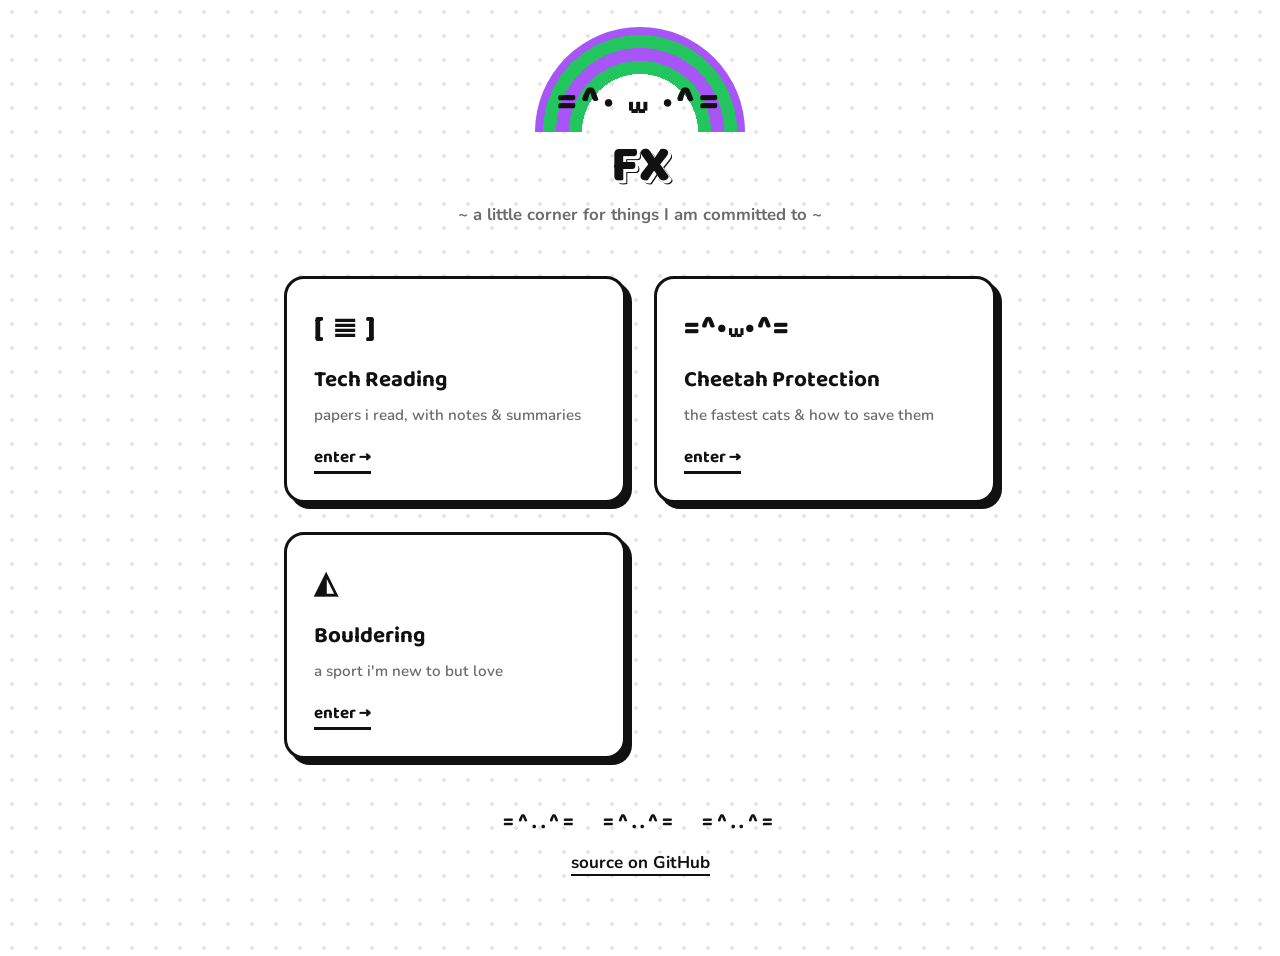
==== index.html @ c368bad2 "add chinese tl;dr; add v2 bouldering techniques closing june" ====
<!DOCTYPE html>
<html lang="en">
<head>
  <meta charset="UTF-8" />
  <meta name="viewport" content="width=device-width, initial-scale=1.0" />
  <title>FeiyangXie</title>
  <link rel="preconnect" href="https://fonts.googleapis.com" />
  <link rel="preconnect" href="https://fonts.gstatic.com" crossorigin />
  <link href="https://fonts.googleapis.com/css2?family=Baloo+2:wght@600;700;800&family=Nunito:ital,wght@0,600;0,700;0,800;1,600&display=swap" rel="stylesheet" />
  <link rel="stylesheet" href="style.css" />
</head>
<body>
  <div class="container">
    <header class="hero hero-home">
      <div class="cat-logo">=^· ⩊ ·^=</div>
      <h1 class="hero-title">FX</h1>
      <p class="hero-sub">~ a little corner for things I am committed to ~</p>
    </header>

    <main class="hub">

      <a class="hub-card" href="papers.html">
        <div class="hub-icon">[ ≣ ]</div>
        <h2>Tech Reading</h2>
        <p>papers i read, with notes &amp; summaries</p>
        <span class="hub-go">enter →</span>
      </a>

      <a class="hub-card" href="cheetah.html">
        <div class="hub-icon">=^•⩊•^=</div>
        <h2>Cheetah Protection</h2>
        <p>the fastest cats &amp; how to save them</p>
        <span class="hub-go">enter →</span>
      </a>

      <a class="hub-card" href="bouldering.html">
        <div class="hub-icon">◭</div>
        <h2>Bouldering</h2>
        <p>a sport i'm new to but love</p>
        <span class="hub-go">enter →</span>
      </a>

    </main>

    <footer class="site-footer">
      <div class="footer-cats" aria-hidden="true">=^..^= &nbsp; =^..^= &nbsp; =^..^=</div>
      <a href="https://github.com/feiyang3cat/feiyang3cat.github.io" target="_blank" rel="noopener">source on GitHub</a>
    </footer>
  </div>
</body>
</html>
---- style.css ----
:root {
  --ink: #111111;
  --paper: #ffffff;
  --soft: #6b6b6b;
  --dot: rgba(0, 0, 0, 0.10);
  --shadow: 6px 6px 0 var(--ink);
  --shadow-hover: 9px 9px 0 var(--ink);
}

@media (prefers-color-scheme: dark) {
  :root {
    --ink: #f2f2f2;
    --paper: #131313;
    --soft: #9a9a9a;
    --dot: rgba(255, 255, 255, 0.10);
    --shadow: 6px 6px 0 var(--ink);
    --shadow-hover: 9px 9px 0 var(--ink);
  }
}

* { box-sizing: border-box; }

html { scroll-behavior: smooth; }

body {
  margin: 0;
  font-family: "Nunito", -apple-system, BlinkMacSystemFont, "Segoe UI", sans-serif;
  font-size: 17px;
  font-weight: 600;
  line-height: 1.6;
  color: var(--ink);
  background-color: var(--paper);
  background-image: radial-gradient(var(--dot) 2px, transparent 2px);
  background-size: 24px 24px;
  -webkit-font-smoothing: antialiased;
}

.container {
  max-width: 760px;
  margin: 0 auto;
  padding: 3.5rem 1.5rem 5rem;
}

/* Nav bar */
.nav {
  display: flex;
  align-items: center;
  justify-content: space-between;
  flex-wrap: wrap;
  gap: 0.6rem;
  border: 3px solid var(--ink);
  border-radius: 16px;
  padding: 0.5rem 0.9rem;
  box-shadow: 4px 4px 0 var(--ink);
  margin-bottom: 2.5rem;
  background: var(--paper);
}
.nav-home {
  font-family: "Baloo 2", cursive;
  font-size: 1.25rem;
  font-weight: 800;
  text-decoration: none;
  color: var(--ink);
}
.nav-links { display: flex; flex-wrap: wrap; gap: 0.4rem; }
.nav-links a {
  font-family: "Baloo 2", cursive;
  font-weight: 700;
  font-size: 0.95rem;
  text-decoration: none;
  color: var(--ink);
  padding: 0.15rem 0.7rem;
  border-radius: 999px;
  border: 2px solid transparent;
}
.nav-links a:hover { border-color: var(--ink); }
.nav-links a.active { background: var(--ink); color: var(--paper); }

/* Hero */
.hero { text-align: center; margin-bottom: 3rem; }
.hero-home { margin-top: 1rem; }

.cat-logo {
  position: relative;
  display: inline-block;
  z-index: 0;
  font-family: "Baloo 2", cursive;
  font-size: 2.4rem;
  font-weight: 800;
  letter-spacing: 0.1em;
  margin-bottom: 0.4rem;
  padding: 0 0.6rem;
}
.cat-logo::before {
  content: "";
  position: absolute;
  z-index: -1;
  left: 50%;
  bottom: 0.05em;
  transform: translateX(-50%);
  width: 210px;
  height: 105px;
  border-radius: 210px 210px 0 0;
  background: radial-gradient(circle at 50% 100%,
    transparent 0 58px,
    #22c55e 58px 71px,
    #a855f7 71px 84px,
    #22c55e 84px 97px,
    #a855f7 97px 105px);
}

.hero-title {
  font-family: "Baloo 2", cursive;
  font-size: clamp(2.2rem, 6vw, 3.2rem);
  font-weight: 800;
  line-height: 1.05;
  margin: 0 0 0.5rem;
  color: var(--ink);
  text-shadow: 3px 3px 0 var(--paper), 4px 4px 0 var(--ink);
}

.hero-sub {
  margin: 0;
  color: var(--soft);
  font-size: 1.05rem;
  font-weight: 700;
}
.hero-stat {
  margin: 0.8rem 0 0;
  font-family: "Baloo 2", cursive;
  font-weight: 700;
  font-size: 0.9rem;
}
.stat-pill {
  display: inline-block;
  padding: 0.1rem 0.6rem;
  border-radius: 999px;
  border: 2px solid var(--ink);
  background: var(--paper);
}
.stat-pill-key { background: #ffe14d; }

/* Empty state */
.state { text-align: center; color: var(--soft); padding: 3rem 1rem; }

/* Home hub grid */
.hub {
  display: grid;
  grid-template-columns: repeat(2, 1fr);
  gap: 1.8rem;
}
.hub-card {
  display: flex;
  flex-direction: column;
  align-items: flex-start;
  text-decoration: none;
  color: var(--ink);
  background: var(--paper);
  border: 3px solid var(--ink);
  border-radius: 20px;
  padding: 1.6rem 1.7rem;
  box-shadow: var(--shadow);
  transition: transform 0.15s ease, box-shadow 0.15s ease;
  animation: pop 0.4s ease both;
}
.hub-card:hover {
  transform: translate(-3px, -3px);
  box-shadow: var(--shadow-hover);
}
.hub-card:nth-child(1) { animation-delay: 0ms; }
.hub-card:nth-child(2) { animation-delay: 80ms; }
.hub-card:nth-child(3) { animation-delay: 160ms; }
.hub-card:nth-child(4) { animation-delay: 240ms; }
.hub-icon {
  font-family: "Baloo 2", cursive;
  font-size: 1.9rem;
  font-weight: 800;
  letter-spacing: 0.05em;
  margin-bottom: 0.6rem;
}
.hub-card h2 {
  font-family: "Baloo 2", cursive;
  font-size: 1.4rem;
  margin: 0 0 0.3rem;
}
.hub-card p { margin: 0 0 1rem; color: var(--soft); font-size: 0.95rem; }
.hub-go {
  margin-top: auto;
  font-family: "Baloo 2", cursive;
  font-weight: 700;
  border-bottom: 3px solid var(--ink);
}
.hub-card:hover .hub-go { background: var(--ink); color: var(--paper); }

/* Bouldering — colorful climbing holds (the one splash of color) */
.hold-guide { margin-bottom: 2.8rem; }
.section-title {
  font-family: "Baloo 2", cursive;
  font-size: 1.6rem;
  text-align: center;
  margin: 0 0 1.4rem;
}
.section-note {
  text-align: center;
  color: var(--soft);
  font-size: 0.92rem;
  max-width: 46ch;
  margin: -0.6rem auto 1.6rem;
}
.holds-grid {
  display: grid;
  grid-template-columns: repeat(3, 1fr);
  gap: 1.2rem;
}
.hold-card {
  background: var(--paper);
  border: 3px solid var(--ink);
  border-radius: 16px;
  padding: 1rem 0.9rem 1.1rem;
  box-shadow: var(--shadow);
  text-align: center;
  transition: transform 0.15s ease, box-shadow 0.15s ease;
}
.hold-card:hover {
  transform: translate(-3px, -3px);
  box-shadow: var(--shadow-hover);
}
.hold-stage {
  height: 92px;
  display: flex;
  align-items: center;
  justify-content: center;
  margin-bottom: 0.7rem;
}
.hold {
  position: relative;
  border: 3px solid var(--ink);
  box-shadow: 3px 3px 0 rgba(0, 0, 0, 0.28);
}
.hold--jug    { width: 88px; height: 62px; background: #ff5c5c; border-radius: 46% 46% 42% 42% / 62% 62% 38% 38%; }
.hold--sloper { width: 96px; height: 52px; background: #4d8cff; border-radius: 50% 50% 14px 14px; }
.hold--crimp  { width: 86px; height: 22px; background: #ffd23f; border-radius: 7px; }
.hold--pinch  { width: 42px; height: 78px; background: #3ec96b; border-radius: 22px; }
.hold--pocket { width: 76px; height: 76px; background: #a45cff; border-radius: 50%; }
.hold--pocket::before,
.hold--pocket::after {
  content: "";
  position: absolute;
  top: 20px;
  width: 15px; height: 24px;
  background: var(--paper);
  border: 3px solid var(--ink);
  border-radius: 9px;
}
.hold--pocket::before { left: 16px; }
.hold--pocket::after  { right: 16px; }
.hold--edge   { width: 98px; height: 32px; background: #ff913f; border-radius: 10px 10px 5px 5px; }
.hold-name { font-family: "Baloo 2", cursive; font-weight: 700; font-size: 1.05rem; }
.hold-desc { color: var(--soft); font-size: 0.85rem; margin: 0.25rem 0 0; }

/* Bouldering grade tags — colorful, keep the black cartoon outline */
.grade-vb { background: #c9ccd1; color: #111; }
.grade-v0 { background: #ffd23f; color: #111; }
.grade-v1 { background: #ff8fc7; color: #111; }
.grade-v2 { background: #a78bfa; color: #111; }
.tag-recovery { background: #3ec96b; color: #111; }

.routine-card { margin-bottom: 2.8rem; }

/* Topic filter bar */
.filter-bar {
  display: flex;
  flex-wrap: wrap;
  justify-content: center;
  align-items: center;
  gap: 0.55rem;
  margin-bottom: 2.4rem;
}
.filter-label {
  font-family: "Baloo 2", cursive;
  font-weight: 700;
  font-size: 0.9rem;
  color: var(--soft);
  margin-right: 0.15rem;
}
.filter-btn {
  font-family: "Baloo 2", cursive;
  font-weight: 700;
  font-size: 0.85rem;
  padding: 0.3rem 1rem;
  border-radius: 999px;
  border: 3px solid var(--ink);
  background: var(--paper);
  color: var(--ink);
  cursor: pointer;
  box-shadow: 3px 3px 0 var(--ink);
  transition: transform 0.1s ease, box-shadow 0.1s ease, background 0.1s ease, color 0.1s ease;
}
.filter-btn:hover {
  transform: translate(-2px, -2px);
  box-shadow: 5px 5px 0 var(--ink);
}
.filter-btn:active { transform: translate(3px, 3px); box-shadow: 0 0 0 var(--ink); }
.filter-btn.active {
  background: var(--ink);
  color: var(--paper);
  transform: translate(3px, 3px);
  box-shadow: 0 0 0 var(--ink);
}
.filter-btn.key { background: #ffe14d; color: var(--ink); }
.filter-btn.key.active {
  background: #ffe14d;
  color: var(--ink);
  transform: translate(3px, 3px);
  box-shadow: 0 0 0 var(--ink);
}

/* Paper cards */
.papers { display: flex; flex-direction: column; gap: 1.8rem; }

.paper {
  background: var(--paper);
  border: 3px solid var(--ink);
  border-radius: 20px;
  padding: 1.6rem 1.8rem;
  box-shadow: var(--shadow);
  transition: transform 0.15s ease, box-shadow 0.15s ease;
  animation: pop 0.4s ease both;
}
.paper:hover {
  transform: translate(-3px, -3px);
  box-shadow: var(--shadow-hover);
}
@keyframes pop {
  from { opacity: 0; transform: translateY(14px) scale(0.98); }
  to { opacity: 1; transform: translateY(0) scale(1); }
}
.paper:nth-child(1) { animation-delay: 0ms; }
.paper:nth-child(2) { animation-delay: 80ms; }
.paper:nth-child(3) { animation-delay: 160ms; }
.paper:nth-child(4) { animation-delay: 240ms; }
.paper:nth-child(n+5) { animation-delay: 320ms; }

.meta-loc { color: var(--soft); font-weight: 700; font-size: 0.9rem; }

/* Little cat ears poking up from each card */
.paper-head { position: relative; margin-bottom: 1.1rem; }
.paper-head:last-child { margin-bottom: 0; }
.paper-head::before,
.paper-head::after {
  content: "";
  position: absolute;
  top: -2.55rem;
  width: 0; height: 0;
  border-left: 13px solid transparent;
  border-right: 13px solid transparent;
  border-bottom: 22px solid var(--ink);
}
.paper-head::before { left: 0.3rem; transform: rotate(-12deg); }
.paper-head::after  { left: 2.4rem; transform: rotate(12deg); }

.paper-title {
  font-family: "Baloo 2", cursive;
  font-size: 1.45rem;
  font-weight: 700;
  line-height: 1.2;
  margin: 0 0 0.7rem;
}
.paper-title a {
  color: var(--ink);
  text-decoration: none;
  border-bottom: 3px solid var(--ink);
}
.paper-title a:hover { background: var(--ink); color: var(--paper); }

.paper-meta {
  display: flex;
  flex-wrap: wrap;
  align-items: center;
  gap: 0.5rem;
}
.meta-date {
  font-weight: 800;
  font-size: 0.85rem;
  text-transform: uppercase;
  letter-spacing: 0.04em;
}

/* Tags — all black & white */
.tag {
  display: inline-block;
  font-family: "Baloo 2", cursive;
  font-size: 0.78rem;
  font-weight: 700;
  padding: 0.12rem 0.7rem;
  border-radius: 999px;
  border: 2px solid var(--ink);
  white-space: nowrap;
}
.tag-topic { background: var(--paper); color: var(--ink); }
.tag-key { background: #ffe14d; color: var(--ink); }
.tag-donation { background: #3ec96b; color: #111; }
.tag-todo {
  background: var(--paper);
  color: var(--soft);
  border-style: dashed;
  text-transform: uppercase;
  letter-spacing: 0.05em;
}

/* Difficulty as a black/white scale: simple = hollow, hard = solid */
.level-simple { background: var(--paper); color: var(--ink); }
.level-medium {
  background: repeating-linear-gradient(
    45deg, var(--ink) 0 2px, transparent 2px 6px
  );
  color: var(--ink);
}
.level-hard { background: var(--ink); color: var(--paper); }

/* Notes */
.paper-link {
  display: inline-block;
  margin-top: 1.1rem;
  font-family: "Baloo 2", cursive;
  font-weight: 700;
  font-size: 0.9rem;
  color: var(--ink);
  text-decoration: none;
  border-bottom: 3px solid var(--ink);
}
.paper-link:hover { background: var(--ink); color: var(--paper); }

.notes { font-size: 1rem; font-weight: 600; }
.notes > :first-child { margin-top: 0; }
.notes > :last-child { margin-bottom: 0; }
.notes p { margin: 0.7rem 0; }
.notes ul, .notes ol { margin: 0.7rem 0; padding-left: 1.4rem; }
.notes li { margin: 0.3rem 0; }
.notes li::marker { content: "🐾 "; }

/* Plain notes — drop the cat paw bullets for a cleaner, more technical read */
.notes-plain li::marker { content: "–  "; }

/* Comparison tables */
.notes .table-wrap { overflow-x: auto; margin: 1.3rem 0; }
.notes table {
  border-collapse: collapse;
  width: 100%;
  min-width: 680px;
  font-size: 0.86rem;
  font-weight: 600;
}
.notes th,
.notes td {
  border: 2px solid var(--ink);
  padding: 0.5rem 0.65rem;
  text-align: left;
  vertical-align: top;
}
.notes thead th {
  background: var(--ink);
  color: var(--paper);
  font-family: "Baloo 2", cursive;
  font-weight: 700;
}
.notes strong { font-weight: 800; }
.notes em { font-style: italic; }
.notes a { color: var(--ink); text-decoration: underline; text-decoration-thickness: 2px; }

.notes figure { margin: 1.4rem 0; color: var(--ink); }
.notes figure svg {
  width: 100%;
  height: auto;
  display: block;
  border: 3px solid var(--ink);
  border-radius: 14px;
  background: var(--paper);
  box-shadow: var(--shadow);
}
.notes figcaption {
  color: var(--soft);
  font-size: 0.85rem;
  text-align: center;
  margin-top: 0.6rem;
}

.notes code {
  background: var(--ink);
  color: var(--paper);
  padding: 0.08em 0.4em;
  border-radius: 5px;
  font-family: ui-monospace, SFMono-Regular, Menlo, Consolas, monospace;
  font-size: 0.85em;
}

.notes blockquote {
  margin: 0.8rem 0;
  padding: 0.4rem 1rem;
  border: 3px solid var(--ink);
  border-radius: 12px;
  color: var(--soft);
  font-style: italic;
}

/* ════ Long-form blog post layout (papers/*.html) ════ */
.post { animation: pop 0.4s ease both; }

.post-back {
  display: inline-block;
  font-family: "Baloo 2", cursive;
  font-weight: 700;
  font-size: 0.9rem;
  color: var(--ink);
  text-decoration: none;
  border-bottom: 2px solid var(--ink);
  margin-bottom: 2.2rem;
}
.post-back:hover { background: var(--ink); color: var(--paper); }

.post-head { margin-bottom: 3rem; }
.post-kicker {
  font-family: "Baloo 2", cursive;
  font-weight: 700;
  font-size: 0.8rem;
  letter-spacing: 0.16em;
  text-transform: uppercase;
  color: var(--soft);
  margin: 0 0 0.4rem;
}
.post-title {
  font-family: "Baloo 2", cursive;
  font-size: clamp(2.2rem, 6vw, 3.2rem);
  font-weight: 800;
  line-height: 1.05;
  margin: 0 0 0.9rem;
  text-shadow: 3px 3px 0 var(--paper), 4px 4px 0 var(--ink);
}
.post-meta {
  display: flex;
  flex-wrap: wrap;
  align-items: center;
  gap: 0.5rem;
  margin-bottom: 1.4rem;
}
.post-dek {
  font-size: 1.15rem;
  font-weight: 700;
  line-height: 1.55;
  color: var(--ink);
  border-left: 5px solid var(--ink);
  padding-left: 1.1rem;
  margin: 0 0 1.1rem;
}
.post-source a {
  font-family: "Baloo 2", cursive;
  font-weight: 700;
  font-size: 0.95rem;
  color: var(--ink);
  text-decoration: none;
  border-bottom: 2px solid var(--ink);
}
.post-source a:hover { background: var(--ink); color: var(--paper); }

/* Comfortable reading body */
.post-body { font-size: 1.07rem; line-height: 1.8; font-weight: 600; }
.post-body > :first-child { margin-top: 0; }
.post-body p { margin: 0 0 1.4rem; }
.post-body h2 {
  font-family: "Baloo 2", cursive;
  font-size: 1.7rem;
  font-weight: 800;
  line-height: 1.2;
  margin: 3rem 0 1rem;
  padding-bottom: 0.35rem;
  border-bottom: 3px solid var(--ink);
}
.post-body h3 {
  font-family: "Baloo 2", cursive;
  font-size: 1.3rem;
  font-weight: 700;
  margin: 2.2rem 0 0.7rem;
}
.post-body ul,
.post-body ol { margin: 0 0 1.4rem; padding-left: 1.5rem; }
.post-body li { margin: 0.55rem 0; }
.post-body li::marker { content: "–  "; color: var(--soft); }
.post-body strong { font-weight: 800; }
.post-body em { font-style: italic; }
.post-body a { color: var(--ink); text-decoration: underline; text-decoration-thickness: 2px; }

.post-body code {
  background: var(--ink);
  color: var(--paper);
  padding: 0.08em 0.4em;
  border-radius: 5px;
  font-family: ui-monospace, SFMono-Regular, Menlo, Consolas, monospace;
  font-size: 0.85em;
}
.post-body blockquote {
  margin: 1.6rem 0;
  padding: 0.8rem 1.2rem;
  border: 3px solid var(--ink);
  border-radius: 12px;
  background: var(--paper);
  box-shadow: var(--shadow);
  font-style: italic;
  color: var(--soft);
}

.post-body figure { margin: 2.2rem 0; color: var(--ink); }
.post-body figure svg {
  width: 100%;
  height: auto;
  display: block;
  border: 3px solid var(--ink);
  border-radius: 14px;
  background: var(--paper);
  box-shadow: var(--shadow);
}
.post-body figcaption {
  color: var(--soft);
  font-size: 0.9rem;
  text-align: center;
  margin-top: 0.8rem;
}

.post-body .table-wrap { overflow-x: auto; margin: 1.9rem 0; }
.post-body table {
  border-collapse: collapse;
  width: 100%;
  min-width: 680px;
  font-size: 0.9rem;
  font-weight: 600;
}
.post-body th,
.post-body td {
  border: 2px solid var(--ink);
  padding: 0.6rem 0.7rem;
  text-align: left;
  vertical-align: top;
}
.post-body thead th {
  background: var(--ink);
  color: var(--paper);
  font-family: "Baloo 2", cursive;
  font-weight: 700;
}

/* Footer */
.site-footer {
  margin-top: 3rem;
  text-align: center;
  font-weight: 700;
}
.footer-cats {
  font-family: "Baloo 2", cursive;
  font-size: 1.3rem;
  letter-spacing: 0.2em;
  margin-bottom: 0.6rem;
}
.site-footer a {
  color: var(--ink);
  text-decoration: none;
  border-bottom: 2px solid var(--ink);
}
.site-footer a:hover { background: var(--ink); color: var(--paper); }
.footer-link { margin: 0.9rem 0 0; font-size: 0.9rem; color: var(--soft); }

@media (max-width: 600px) {
  .container { padding: 2.5rem 1.1rem 3.5rem; }
  .paper { padding: 1.4rem 1.3rem; }
  .hub { grid-template-columns: 1fr; }
  .holds-grid { grid-template-columns: repeat(2, 1fr); }
}
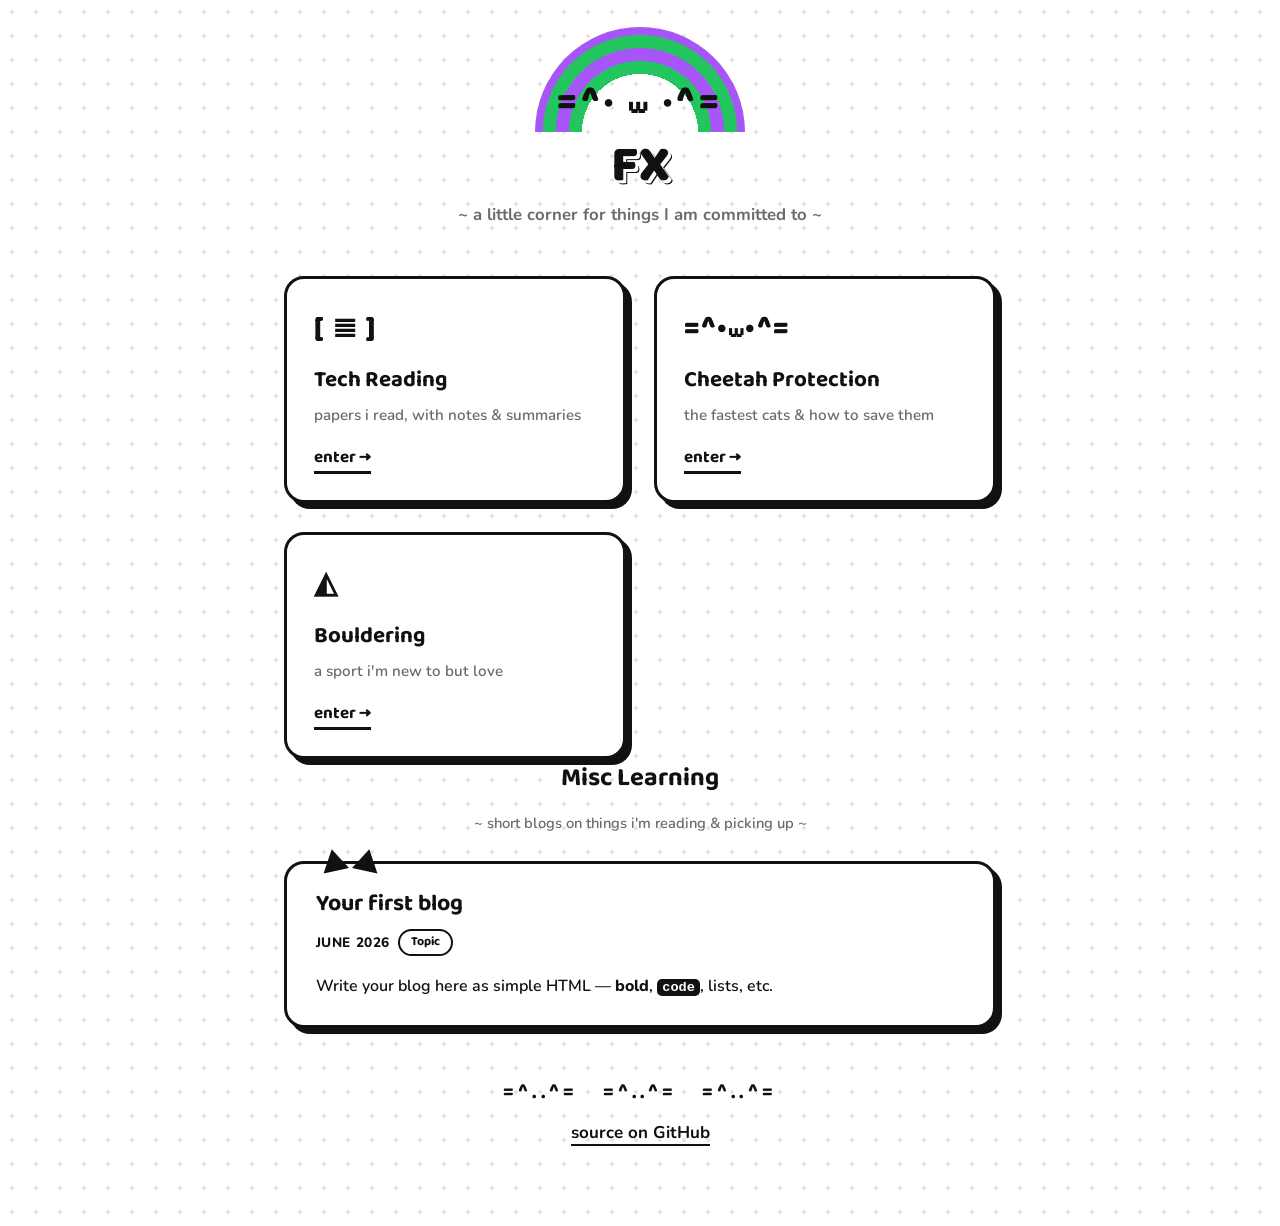
==== commit 7b03c41b: "update" ====
--- a/index.html
+++ b/index.html
@@ -42,6 +42,30 @@
 
     </main>
 
+    <h2 class="section-title">Misc Learning</h2>
+    <p class="section-note">~ short blogs on things i'm reading &amp; picking up ~</p>
+
+    <main class="papers">
+
+      <!-- ════ To add a blog, copy one <article> block and edit it. ════ -->
+
+      <article class="paper">
+        <div class="paper-head">
+          <h2 class="paper-title">Your first blog</h2>
+          <div class="paper-meta">
+            <span class="meta-date">June 2026</span>
+            <span class="tag tag-topic">Topic</span>
+          </div>
+        </div>
+        <div class="notes">
+          <!-- TODO: write your blog -->
+          <p>Write your blog here as simple HTML — <strong>bold</strong>,
+             <code>code</code>, lists, etc.</p>
+        </div>
+      </article>
+
+    </main>
+
     <footer class="site-footer">
       <div class="footer-cats" aria-hidden="true">=^..^= &nbsp; =^..^= &nbsp; =^..^=</div>
       <a href="https://github.com/feiyang3cat/feiyang3cat.github.io" target="_blank" rel="noopener">source on GitHub</a>
--- a/style.css
+++ b/style.css
@@ -263,6 +263,7 @@
 .grade-v0 { background: #ffd23f; color: #111; }
 .grade-v1 { background: #ff8fc7; color: #111; }
 .grade-v2 { background: #a78bfa; color: #111; }
+.grade-v3 { background: #7cc4ff; color: #111; }
 .tag-recovery { background: #3ec96b; color: #111; }
 
 .routine-card { margin-bottom: 2.8rem; }
@@ -314,6 +315,28 @@
   transform: translate(3px, 3px);
   box-shadow: 0 0 0 var(--ink);
 }
+
+/* Annual goal cards */
+.goals {
+  display: grid;
+  grid-template-columns: repeat(2, 1fr);
+  gap: 1.2rem;
+  margin-bottom: 2.4rem;
+}
+.goal {
+  background: var(--paper);
+  border: 3px solid var(--ink);
+  border-radius: 20px;
+  padding: 1.3rem 1.5rem;
+  box-shadow: var(--shadow);
+}
+.goal h2 {
+  font-family: "Baloo 2", cursive;
+  font-size: 1.15rem;
+  margin: 0;
+}
+.goal p { margin: 0.7rem 0 0; color: var(--soft); font-size: 0.9rem; font-weight: 700; }
+.goal-stat { font-family: "Baloo 2", cursive; color: var(--ink); }
 
 /* Paper cards */
 .papers { display: flex; flex-direction: column; gap: 1.8rem; }
@@ -400,6 +423,7 @@
 .tag-topic { background: var(--paper); color: var(--ink); }
 .tag-key { background: #ffe14d; color: var(--ink); }
 .tag-donation { background: #3ec96b; color: #111; }
+.tag-reading { background: #ffb347; color: #111; }
 .tag-todo {
   background: var(--paper);
   color: var(--soft);
@@ -671,5 +695,6 @@
   .container { padding: 2.5rem 1.1rem 3.5rem; }
   .paper { padding: 1.4rem 1.3rem; }
   .hub { grid-template-columns: 1fr; }
+  .goals { grid-template-columns: 1fr; }
   .holds-grid { grid-template-columns: repeat(2, 1fr); }
 }
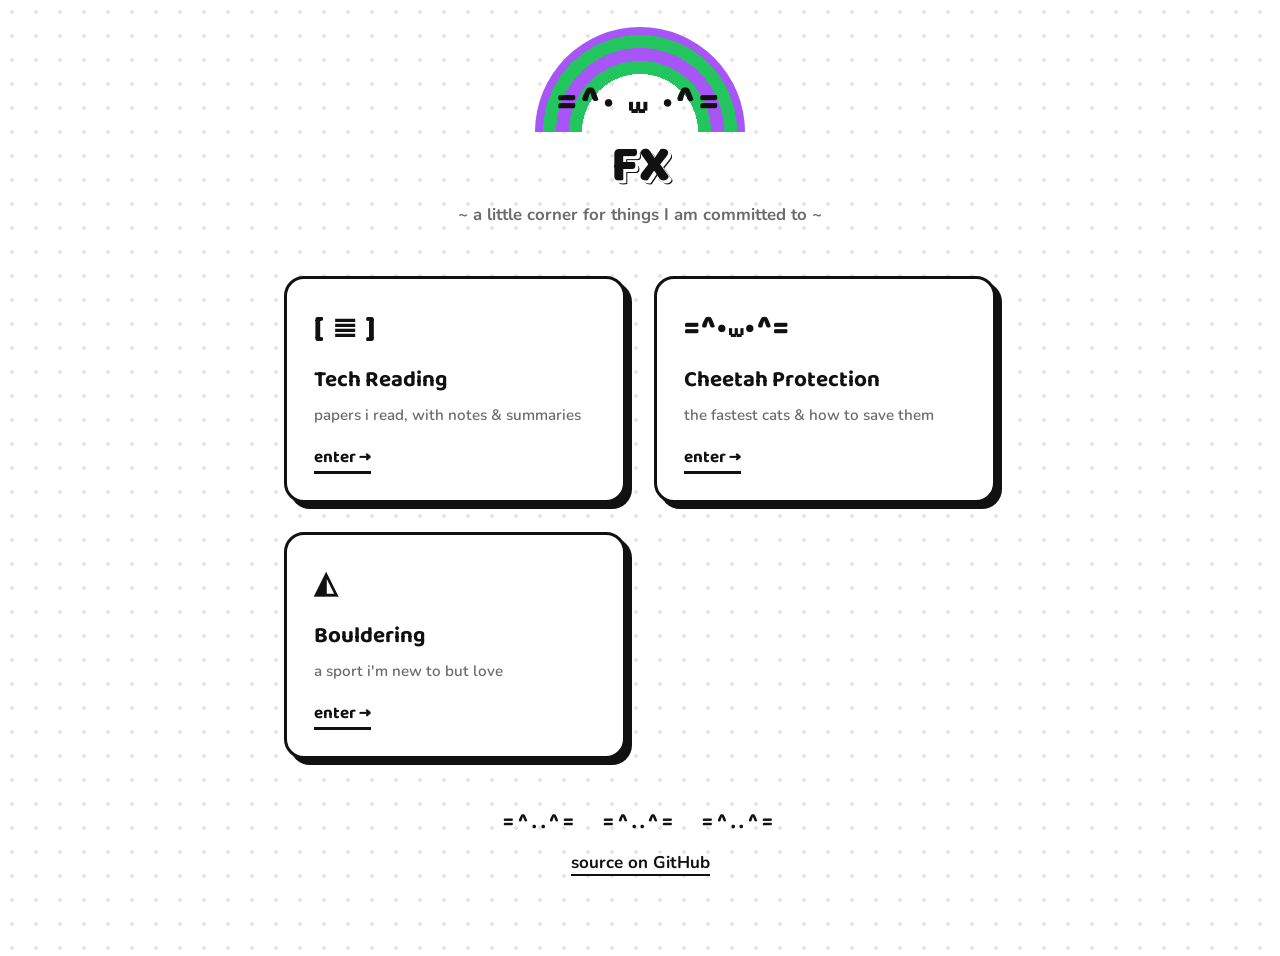
==== commit 021ac0c3: "update" ====
--- a/index.html
+++ b/index.html
@@ -42,30 +42,6 @@
 
     </main>
 
-    <h2 class="section-title">Misc Learning</h2>
-    <p class="section-note">~ short blogs on things i'm reading &amp; picking up ~</p>
-
-    <main class="papers">
-
-      <!-- ════ To add a blog, copy one <article> block and edit it. ════ -->
-
-      <article class="paper">
-        <div class="paper-head">
-          <h2 class="paper-title">Your first blog</h2>
-          <div class="paper-meta">
-            <span class="meta-date">June 2026</span>
-            <span class="tag tag-topic">Topic</span>
-          </div>
-        </div>
-        <div class="notes">
-          <!-- TODO: write your blog -->
-          <p>Write your blog here as simple HTML — <strong>bold</strong>,
-             <code>code</code>, lists, etc.</p>
-        </div>
-      </article>
-
-    </main>
-
     <footer class="site-footer">
       <div class="footer-cats" aria-hidden="true">=^..^= &nbsp; =^..^= &nbsp; =^..^=</div>
       <a href="https://github.com/feiyang3cat/feiyang3cat.github.io" target="_blank" rel="noopener">source on GitHub</a>
--- a/style.css
+++ b/style.css
@@ -318,8 +318,8 @@
 
 /* Annual goal cards */
 .goals {
-  display: grid;
-  grid-template-columns: repeat(2, 1fr);
+  display: flex;
+  flex-direction: column;
   gap: 1.2rem;
   margin-bottom: 2.4rem;
 }
@@ -695,6 +695,5 @@
   .container { padding: 2.5rem 1.1rem 3.5rem; }
   .paper { padding: 1.4rem 1.3rem; }
   .hub { grid-template-columns: 1fr; }
-  .goals { grid-template-columns: 1fr; }
   .holds-grid { grid-template-columns: repeat(2, 1fr); }
 }
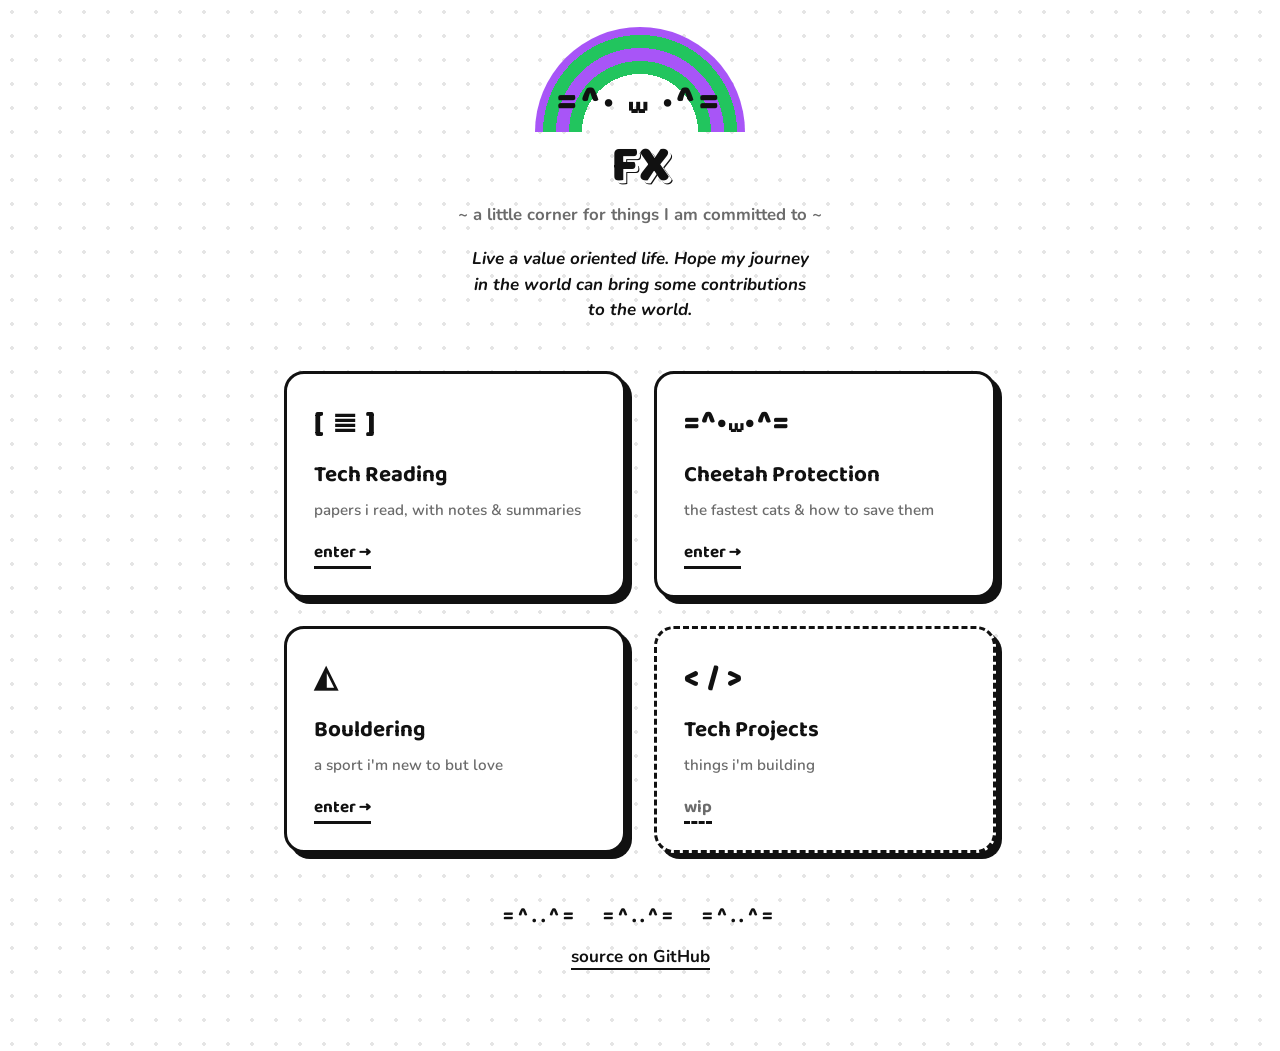
==== commit 4bd1c493: "revamp" ====
--- a/index.html
+++ b/index.html
@@ -15,6 +15,10 @@
       <div class="cat-logo">=^· ⩊ ·^=</div>
       <h1 class="hero-title">FX</h1>
       <p class="hero-sub">~ a little corner for things I am committed to ~</p>
+      <p class="hero-creed">
+        Live a value oriented life. Hope my journey in the world can bring some
+        contributions to the world.
+      </p>
     </header>
 
     <main class="hub">
@@ -40,6 +44,13 @@
         <span class="hub-go">enter →</span>
       </a>
 
+      <div class="hub-card hub-card-wip">
+        <div class="hub-icon">&lt; / &gt;</div>
+        <h2>Tech Projects</h2>
+        <p>things i'm building</p>
+        <span class="hub-go">wip</span>
+      </div>
+
     </main>
 
     <footer class="site-footer">
--- a/style.css
+++ b/style.css
@@ -125,6 +125,13 @@
   font-size: 1.05rem;
   font-weight: 700;
 }
+.hero-creed {
+  max-width: 34ch;
+  margin: 1.1rem auto 0;
+  font-weight: 700;
+  font-style: italic;
+  line-height: 1.5;
+}
 .hero-stat {
   margin: 0.8rem 0 0;
   font-family: "Baloo 2", cursive;
@@ -191,6 +198,11 @@
   border-bottom: 3px solid var(--ink);
 }
 .hub-card:hover .hub-go { background: var(--ink); color: var(--paper); }
+
+/* Work-in-progress card — no page to enter yet */
+.hub-card-wip { border-style: dashed; }
+.hub-card-wip .hub-go { color: var(--soft); border-bottom-style: dashed; }
+.hub-card-wip:hover .hub-go { background: none; color: var(--soft); }
 
 /* Bouldering — colorful climbing holds (the one splash of color) */
 .hold-guide { margin-bottom: 2.8rem; }
@@ -316,27 +328,272 @@
   box-shadow: 0 0 0 var(--ink);
 }
 
-/* Annual goal cards */
+/* Cheetah page — wide photo banner */
+.banner {
+  margin: 0 0 2.6rem;
+  border: 3px solid var(--ink);
+  border-radius: 20px;
+  overflow: hidden;
+  box-shadow: var(--shadow);
+}
+.banner img { display: block; width: 100%; height: auto; }
+
+/* Ultimate goal */
+.creed {
+  background: var(--paper);
+  border: 3px solid var(--ink);
+  border-radius: 20px;
+  padding: 1.5rem 1.7rem;
+  box-shadow: var(--shadow);
+}
+.creed + .section-title { margin-top: 3.2rem; }
+.creed p { margin: 0.9rem 0 0; font-weight: 600; line-height: 1.6; }
+.creed .creed-lead {
+  margin-top: 0;
+  font-family: "Baloo 2", cursive;
+  font-weight: 700;
+  font-size: 1.15rem;
+  line-height: 1.45;
+}
+.pillars {
+  display: grid;
+  grid-template-columns: repeat(3, 1fr);
+  gap: 0.9rem;
+  margin-top: 1.4rem;
+  padding-top: 1.3rem;
+  border-top: 3px dotted var(--ink);
+}
+.pillar-key {
+  display: inline-block;
+  font-family: "Baloo 2", cursive;
+  font-weight: 800;
+  font-size: 0.85rem;
+  text-transform: uppercase;
+  letter-spacing: 0.04em;
+  padding: 0.1rem 0.6rem;
+  border-radius: 999px;
+  background: var(--ink);
+  color: var(--paper);
+}
+.creed .pillar p {
+  margin: 0.5rem 0 0;
+  color: var(--soft);
+  font-size: 0.85rem;
+  font-weight: 700;
+  line-height: 1.45;
+}
+
+/* Implementation steps */
+.steps {
+  list-style: none;
+  margin: 0;
+  padding: 0;
+  display: flex;
+  flex-direction: column;
+  gap: 0.8rem;
+}
+.steps + .section-title { margin-top: 3.2rem; }
+.step {
+  display: flex;
+  align-items: flex-start;
+  gap: 1rem;
+  background: var(--paper);
+  border: 3px solid var(--ink);
+  border-radius: 16px;
+  padding: 0.9rem 1.2rem;
+  box-shadow: var(--shadow);
+}
+.step-num {
+  flex: none;
+  width: 2rem; height: 2rem;
+  display: grid;
+  place-items: center;
+  border: 3px solid var(--ink);
+  border-radius: 8px;
+  font-family: "Baloo 2", cursive;
+  font-weight: 800;
+  font-size: 1rem;
+}
+.step-body { min-width: 0; }
+.step-head {
+  display: flex;
+  flex-wrap: wrap;
+  align-items: center;
+  gap: 0.5rem;
+}
+.step-title {
+  font-family: "Baloo 2", cursive;
+  font-size: 1.1rem;
+  line-height: 1.3;
+  margin: 0;
+}
+.step p {
+  margin: 0.35rem 0 0;
+  color: var(--soft);
+  font-size: 0.88rem;
+  font-weight: 700;
+  line-height: 1.45;
+}
+
+/* Photo gallery */
+.gallery {
+  display: grid;
+  grid-template-columns: repeat(2, 1fr);
+  gap: 1.2rem;
+}
+.shot {
+  margin: 0;
+  background: var(--paper);
+  border: 3px solid var(--ink);
+  border-radius: 20px;
+  overflow: hidden;
+  box-shadow: var(--shadow);
+  transition: transform 0.15s ease, box-shadow 0.15s ease;
+}
+.shot:hover {
+  transform: translate(-3px, -3px);
+  box-shadow: var(--shadow-hover);
+}
+.shot img {
+  display: block;
+  width: 100%;
+  height: 260px;
+  object-fit: cover;
+  border-bottom: 3px solid var(--ink);
+}
+.shot figcaption {
+  padding: 0.7rem 0.9rem;
+  color: var(--soft);
+  font-size: 0.82rem;
+  font-weight: 700;
+  line-height: 1.4;
+}
+.gallery-note {
+  text-align: center;
+  color: var(--soft);
+  font-size: 0.85rem;
+  font-weight: 700;
+  margin: 1.1rem 0 0;
+}
+.gallery-note + .section-title { margin-top: 3.2rem; }
+
+/* Annual goals — stats plus the principles behind them */
 .goals {
   display: flex;
   flex-direction: column;
   gap: 1.2rem;
-  margin-bottom: 2.4rem;
-}
+}
+.goals + .section-title { margin-top: 3.2rem; }
 .goal {
   background: var(--paper);
   border: 3px solid var(--ink);
   border-radius: 20px;
   padding: 1.3rem 1.5rem;
   box-shadow: var(--shadow);
-}
-.goal h2 {
-  font-family: "Baloo 2", cursive;
-  font-size: 1.15rem;
+  transition: transform 0.15s ease, box-shadow 0.15s ease;
+}
+.goal:hover {
+  transform: translate(-3px, -3px);
+  box-shadow: var(--shadow-hover);
+}
+.goal-head {
+  display: flex;
+  flex-wrap: wrap;
+  align-items: center;
+  justify-content: space-between;
+  gap: 0.6rem;
+  padding-bottom: 0.8rem;
+  border-bottom: 3px dotted var(--ink);
+}
+.goal-title {
+  font-family: "Baloo 2", cursive;
+  font-size: 1.3rem;
   margin: 0;
 }
-.goal p { margin: 0.7rem 0 0; color: var(--soft); font-size: 0.9rem; font-weight: 700; }
-.goal-stat { font-family: "Baloo 2", cursive; color: var(--ink); }
+.goal-stats {
+  display: flex;
+  flex-wrap: wrap;
+  gap: 0.4rem;
+  font-family: "Baloo 2", cursive;
+  font-weight: 700;
+  font-size: 0.85rem;
+}
+
+/* The highlighted fund I actually give to */
+.fund {
+  display: flex;
+  flex-direction: column;
+  gap: 0.15rem;
+  margin-top: 1rem;
+  padding: 0.7rem 1rem;
+  border: 3px solid var(--ink);
+  border-radius: 14px;
+  background: var(--ink);
+  color: var(--paper);
+  text-decoration: none;
+}
+.fund:hover { background: var(--paper); color: var(--ink); }
+.fund-name {
+  font-family: "Baloo 2", cursive;
+  font-weight: 800;
+  font-size: 1.1rem;
+}
+.fund-meta { font-size: 0.8rem; font-weight: 700; opacity: 0.75; }
+
+.principles {
+  margin: 1rem 0 0;
+  padding-left: 1.4rem;
+  font-size: 0.92rem;
+  font-weight: 600;
+  line-height: 1.5;
+}
+.principles li { margin: 0.4rem 0; }
+.principles li::marker { content: "🐾 "; }
+
+/* Monthly log — timeline down a rail */
+.timeline {
+  list-style: none;
+  margin: 0 0 0 0.6rem;
+  padding: 0 0 0 1.9rem;
+  border-left: 3px solid var(--ink);
+  display: flex;
+  flex-direction: column;
+  gap: 2.4rem;
+}
+.tl-item { position: relative; }
+.tl-item::before {
+  content: "";
+  position: absolute;
+  left: calc(-1.9rem - 1.5px);
+  top: 0.3rem;
+  transform: translateX(-50%);
+  width: 15px; height: 15px;
+  border-radius: 50%;
+  background: var(--ink);
+}
+.tl-head {
+  display: flex;
+  flex-wrap: wrap;
+  align-items: center;
+  gap: 0.5rem;
+}
+.tl-month {
+  font-family: "Baloo 2", cursive;
+  font-weight: 800;
+  font-size: 0.8rem;
+  text-transform: uppercase;
+  letter-spacing: 0.04em;
+  padding: 0.15rem 0.7rem;
+  border-radius: 999px;
+  background: var(--ink);
+  color: var(--paper);
+}
+.tl-title {
+  font-family: "Baloo 2", cursive;
+  font-size: 1.25rem;
+  line-height: 1.25;
+  margin: 0.6rem 0 0.5rem;
+}
 
 /* Paper cards */
 .papers { display: flex; flex-direction: column; gap: 1.8rem; }
@@ -424,6 +681,9 @@
 .tag-key { background: #ffe14d; color: var(--ink); }
 .tag-donation { background: #3ec96b; color: #111; }
 .tag-reading { background: #ffb347; color: #111; }
+.tag-done { background: #3ec96b; color: #111; }
+.tag-now { background: #ffe14d; color: #111; }
+.tag-next { background: var(--paper); color: var(--ink); }
 .tag-todo {
   background: var(--paper);
   color: var(--soft);
@@ -695,5 +955,7 @@
   .container { padding: 2.5rem 1.1rem 3.5rem; }
   .paper { padding: 1.4rem 1.3rem; }
   .hub { grid-template-columns: 1fr; }
+  .pillars { grid-template-columns: 1fr; }
+  .gallery { grid-template-columns: 1fr; }
   .holds-grid { grid-template-columns: repeat(2, 1fr); }
 }
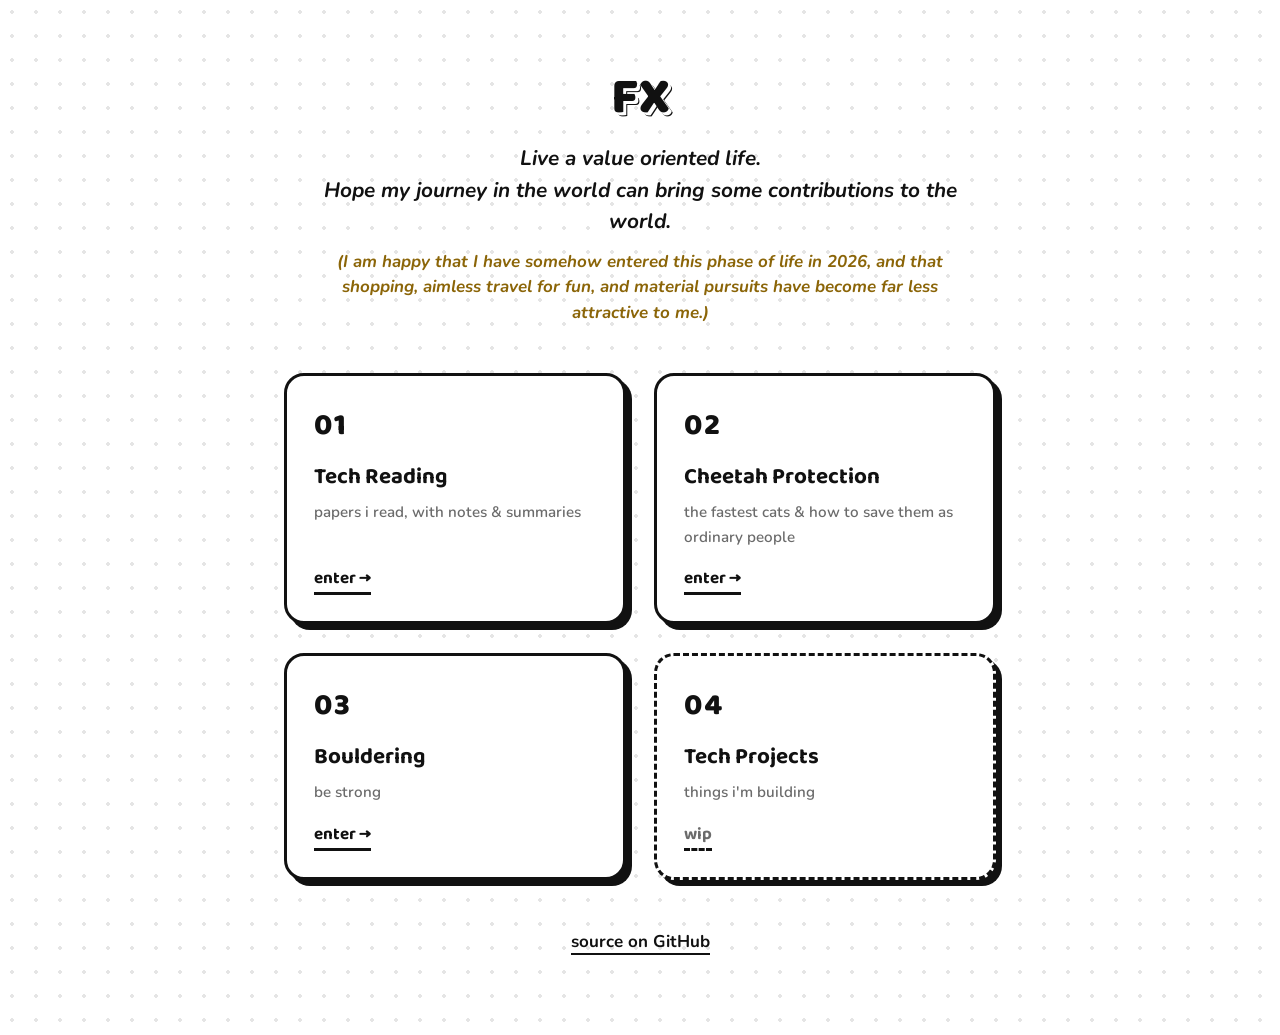
==== commit 91c64e3e: "revamp" ====
--- a/index.html
+++ b/index.html
@@ -3,58 +3,58 @@
 <head>
   <meta charset="UTF-8" />
   <meta name="viewport" content="width=device-width, initial-scale=1.0" />
-  <title>FeiyangXie</title>
+  <title>FX</title>
   <link rel="preconnect" href="https://fonts.googleapis.com" />
   <link rel="preconnect" href="https://fonts.gstatic.com" crossorigin />
-  <link href="https://fonts.googleapis.com/css2?family=Baloo+2:wght@600;700;800&family=Nunito:ital,wght@0,600;0,700;0,800;1,600&display=swap" rel="stylesheet" />
+  <link href="https://fonts.googleapis.com/css2?family=Baloo+2:wght@600;700;800&amp;family=Nunito:ital,wght@0,600;0,700;0,800;1,600&amp;display=swap" rel="stylesheet" />
   <link rel="stylesheet" href="style.css" />
 </head>
 <body>
   <div class="container">
     <header class="hero hero-home">
-      <div class="cat-logo">=^· ⩊ ·^=</div>
       <h1 class="hero-title">FX</h1>
-      <p class="hero-sub">~ a little corner for things I am committed to ~</p>
       <p class="hero-creed">
-        Live a value oriented life. Hope my journey in the world can bring some
-        contributions to the world.
+        <span class="hero-creed-main">
+          <span class="hero-creed-line">Live a value oriented life.</span>
+          <span class="hero-creed-line">Hope my journey in the world can bring some contributions to the world.</span>
+        </span>
+        <span class="hero-creed-note">(I am happy that I have somehow entered this phase
+          of life in 2026, and that shopping, aimless travel for fun, and material pursuits
+          have become far less attractive to me.)</span>
       </p>
     </header>
 
     <main class="hub">
-
       <a class="hub-card" href="papers.html">
-        <div class="hub-icon">[ ≣ ]</div>
+        <div class="hub-icon">01</div>
         <h2>Tech Reading</h2>
         <p>papers i read, with notes &amp; summaries</p>
         <span class="hub-go">enter →</span>
       </a>
 
       <a class="hub-card" href="cheetah.html">
-        <div class="hub-icon">=^•⩊•^=</div>
+        <div class="hub-icon">02</div>
         <h2>Cheetah Protection</h2>
-        <p>the fastest cats &amp; how to save them</p>
+        <p>the fastest cats &amp; how to save them as ordinary people</p>
         <span class="hub-go">enter →</span>
       </a>
 
       <a class="hub-card" href="bouldering.html">
-        <div class="hub-icon">◭</div>
+        <div class="hub-icon">03</div>
         <h2>Bouldering</h2>
-        <p>a sport i'm new to but love</p>
+        <p>be strong</p>
         <span class="hub-go">enter →</span>
       </a>
 
       <div class="hub-card hub-card-wip">
-        <div class="hub-icon">&lt; / &gt;</div>
+        <div class="hub-icon">04</div>
         <h2>Tech Projects</h2>
         <p>things i'm building</p>
         <span class="hub-go">wip</span>
       </div>
-
     </main>
 
     <footer class="site-footer">
-      <div class="footer-cats" aria-hidden="true">=^..^= &nbsp; =^..^= &nbsp; =^..^=</div>
       <a href="https://github.com/feiyang3cat/feiyang3cat.github.io" target="_blank" rel="noopener">source on GitHub</a>
     </footer>
   </div>
--- a/style.css
+++ b/style.css
@@ -9,10 +9,10 @@
 
 @media (prefers-color-scheme: dark) {
   :root {
-    --ink: #f2f2f2;
-    --paper: #131313;
-    --soft: #9a9a9a;
-    --dot: rgba(255, 255, 255, 0.10);
+    --ink: #111111;
+    --paper: #ffffff;
+    --soft: #6b6b6b;
+    --dot: rgba(0, 0, 0, 0.10);
     --shadow: 6px 6px 0 var(--ink);
     --shadow-hover: 9px 9px 0 var(--ink);
   }
@@ -103,10 +103,10 @@
   border-radius: 210px 210px 0 0;
   background: radial-gradient(circle at 50% 100%,
     transparent 0 58px,
-    #22c55e 58px 71px,
-    #a855f7 71px 84px,
-    #22c55e 84px 97px,
-    #a855f7 97px 105px);
+    #111111 58px 71px,
+    #d8d8d8 71px 84px,
+    #111111 84px 97px,
+    #d8d8d8 97px 105px);
 }
 
 .hero-title {
@@ -120,17 +120,61 @@
 }
 
 .hero-sub {
+  max-width: 52rem;
+  margin: 0 auto;
+  padding: 0;
+  background: transparent;
+  color: var(--ink);
+  font-family: "Lilita One", sans-serif;
+  font-size: clamp(1.75rem, 4.5vw, 2.6rem);
+  font-weight: 400;
+  line-height: 1.15;
+}
+.hero-note {
+  max-width: 42rem;
+  margin: 0.65rem auto 0;
+  color: var(--ink);
+  font-size: 0.9rem;
+  font-weight: 700;
+  line-height: 1.45;
+}
+.hero-resources {
+  max-width: 42rem;
+  margin: 1.2rem auto 1rem;
+  border-top: 2px solid var(--ink);
+  border-bottom: 2px solid var(--ink);
+  text-align: left;
+}
+.hero-resources p {
   margin: 0;
-  color: var(--soft);
-  font-size: 1.05rem;
-  font-weight: 700;
+  padding: 0.75rem 0;
+  font-size: 0.9rem;
+  line-height: 1.45;
+}
+.hero-resources p + p { border-top: 1px solid var(--ink); }
+.hero-resources strong { display: block; }
+.hero-resources a {
+  color: #8b6508;
+  font-weight: 800;
+  overflow-wrap: anywhere;
+  text-decoration-thickness: 2px;
 }
 .hero-creed {
-  max-width: 34ch;
+  max-width: 64ch;
   margin: 1.1rem auto 0;
   font-weight: 700;
   font-style: italic;
   line-height: 1.5;
+}
+.hero-creed-main {
+  display: block;
+  font-size: 1.3rem;
+}
+.hero-creed-line { display: block; }
+.hero-creed-note {
+  display: block;
+  margin-top: 0.75rem;
+  color: #8b6508;
 }
 .hero-stat {
   margin: 0.8rem 0 0;
@@ -145,7 +189,7 @@
   border: 2px solid var(--ink);
   background: var(--paper);
 }
-.stat-pill-key { background: #ffe14d; }
+.stat-pill-key { background: #111111; color: #ffffff; }
 
 /* Empty state */
 .state { text-align: center; color: var(--soft); padding: 3rem 1rem; }
@@ -249,11 +293,11 @@
   border: 3px solid var(--ink);
   box-shadow: 3px 3px 0 rgba(0, 0, 0, 0.28);
 }
-.hold--jug    { width: 88px; height: 62px; background: #ff5c5c; border-radius: 46% 46% 42% 42% / 62% 62% 38% 38%; }
-.hold--sloper { width: 96px; height: 52px; background: #4d8cff; border-radius: 50% 50% 14px 14px; }
-.hold--crimp  { width: 86px; height: 22px; background: #ffd23f; border-radius: 7px; }
-.hold--pinch  { width: 42px; height: 78px; background: #3ec96b; border-radius: 22px; }
-.hold--pocket { width: 76px; height: 76px; background: #a45cff; border-radius: 50%; }
+.hold--jug    { width: 88px; height: 62px; background: #222222; border-radius: 46% 46% 42% 42% / 62% 62% 38% 38%; }
+.hold--sloper { width: 96px; height: 52px; background: #555555; border-radius: 50% 50% 14px 14px; }
+.hold--crimp  { width: 86px; height: 22px; background: #888888; border-radius: 7px; }
+.hold--pinch  { width: 42px; height: 78px; background: #aaaaaa; border-radius: 22px; }
+.hold--pocket { width: 76px; height: 76px; background: #333333; border-radius: 50%; }
 .hold--pocket::before,
 .hold--pocket::after {
   content: "";
@@ -266,17 +310,17 @@
 }
 .hold--pocket::before { left: 16px; }
 .hold--pocket::after  { right: 16px; }
-.hold--edge   { width: 98px; height: 32px; background: #ff913f; border-radius: 10px 10px 5px 5px; }
+.hold--edge   { width: 98px; height: 32px; background: #cccccc; border-radius: 10px 10px 5px 5px; }
 .hold-name { font-family: "Baloo 2", cursive; font-weight: 700; font-size: 1.05rem; }
 .hold-desc { color: var(--soft); font-size: 0.85rem; margin: 0.25rem 0 0; }
 
 /* Bouldering grade tags — colorful, keep the black cartoon outline */
-.grade-vb { background: #c9ccd1; color: #111; }
-.grade-v0 { background: #ffd23f; color: #111; }
-.grade-v1 { background: #ff8fc7; color: #111; }
-.grade-v2 { background: #a78bfa; color: #111; }
-.grade-v3 { background: #7cc4ff; color: #111; }
-.tag-recovery { background: #3ec96b; color: #111; }
+.grade-vb { background: #f5f1ff; color: #111111; }
+.grade-v0 { background: #e4dbff; color: #111111; }
+.grade-v1 { background: #c5afff; color: #111111; }
+.grade-v2 { background: #8968d8; color: #ffffff; }
+.grade-v3 { background: #c9f2d2; color: #111111; }
+.tag-recovery { background: #ffffff; color: #111111; }
 
 .routine-card { margin-bottom: 2.8rem; }
 
@@ -320,10 +364,10 @@
   transform: translate(3px, 3px);
   box-shadow: 0 0 0 var(--ink);
 }
-.filter-btn.key { background: #ffe14d; color: var(--ink); }
+.filter-btn.key { background: var(--paper); color: var(--ink); }
 .filter-btn.key.active {
-  background: #ffe14d;
-  color: var(--ink);
+  background: var(--ink);
+  color: var(--paper);
   transform: translate(3px, 3px);
   box-shadow: 0 0 0 var(--ink);
 }
@@ -338,7 +382,7 @@
 }
 .banner img { display: block; width: 100%; height: auto; }
 
-/* Ultimate goal */
+/* Goals */
 .creed {
   background: var(--paper);
   border: 3px solid var(--ink);
@@ -381,6 +425,55 @@
   font-size: 0.85rem;
   font-weight: 700;
   line-height: 1.45;
+}
+
+.goal-status {
+  margin: 0.7rem 0 0;
+  padding: 0;
+  list-style: none;
+  counter-reset: goal-status;
+}
+.current-phase {
+  margin-top: 1.2rem;
+  padding-top: 1rem;
+  border-top: 2px solid var(--ink);
+}
+.current-phase > p { margin-top: 0; }
+.current-phase .phase-title {
+  font-family: "Lilita One", sans-serif;
+  font-size: 1.2rem;
+  font-weight: 400;
+  line-height: 1.25;
+}
+.goal-status li { counter-increment: goal-status; margin: 0.45rem 0; }
+.goal-status li::before {
+  content: "(" counter(goal-status, lower-alpha) ") ";
+  font-weight: 800;
+}
+.current-questions {
+  margin-top: 1.2rem;
+  padding-top: 1rem;
+  border-top: 2px dashed var(--ink);
+}
+.current-questions > p { margin-top: 0; }
+.current-questions > .questions-title {
+  font-family: "Lilita One", sans-serif;
+  font-size: 1.2rem;
+  font-weight: 400;
+  line-height: 1.25;
+}
+.current-questions ol {
+  margin: 0.7rem 0 0;
+  padding-left: 1.4rem;
+}
+.current-questions li { margin: 0.45rem 0; }
+.question-groups > li { margin: 0.85rem 0; }
+.question-groups > li::marker { font-weight: 800; }
+
+.cheetah-page .section-title,
+.cheetah-page .tl-title {
+  font-family: "Lilita One", sans-serif;
+  font-weight: 400;
 }
 
 /* Implementation steps */
@@ -678,11 +771,12 @@
   white-space: nowrap;
 }
 .tag-topic { background: var(--paper); color: var(--ink); }
-.tag-key { background: #ffe14d; color: var(--ink); }
-.tag-donation { background: #3ec96b; color: #111; }
-.tag-reading { background: #ffb347; color: #111; }
-.tag-done { background: #3ec96b; color: #111; }
-.tag-now { background: #ffe14d; color: #111; }
+.tag-key { background: var(--ink); color: var(--paper); }
+.tag-donation { background: #c89b3c; color: #111111; }
+.tag-reading { background: #d9f0dc; color: #111111; }
+.tag-zoo { background: #1f5138; color: #ffffff; }
+.tag-done { background: #111111; color: #ffffff; }
+.tag-now { background: #777777; color: #ffffff; }
 .tag-next { background: var(--paper); color: var(--ink); }
 .tag-todo {
   background: var(--paper);
@@ -722,6 +816,13 @@
 .notes ul, .notes ol { margin: 0.7rem 0; padding-left: 1.4rem; }
 .notes li { margin: 0.3rem 0; }
 .notes li::marker { content: "🐾 "; }
+.timeline .notes li::marker { content: "•  "; }
+.timeline .notes .place-highlight {
+  padding: 0.05rem 0.25rem;
+  background: #f59e0b;
+  color: #111111;
+  font-weight: 800;
+}
 
 /* Plain notes — drop the cat paw bullets for a cleaner, more technical read */
 .notes-plain li::marker { content: "–  "; }
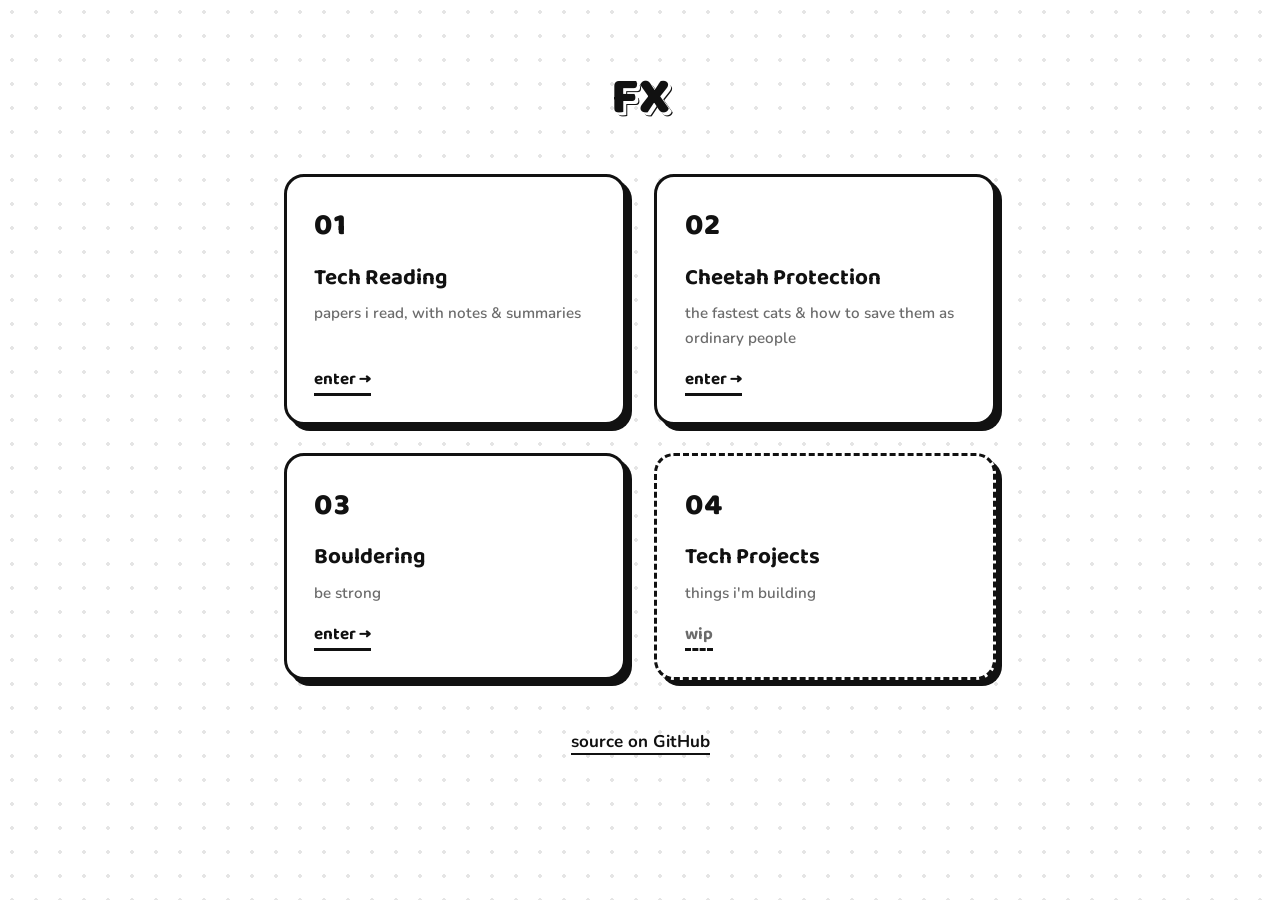
==== commit e416581b: "Refine homepage and cheetah blessing" ====
--- a/index.html
+++ b/index.html
@@ -13,15 +13,6 @@
   <div class="container">
     <header class="hero hero-home">
       <h1 class="hero-title">FX</h1>
-      <p class="hero-creed">
-        <span class="hero-creed-main">
-          <span class="hero-creed-line">Live a value oriented life.</span>
-          <span class="hero-creed-line">Hope my journey in the world can bring some contributions to the world.</span>
-        </span>
-        <span class="hero-creed-note">(I am happy that I have somehow entered this phase
-          of life in 2026, and that shopping, aimless travel for fun, and material pursuits
-          have become far less attractive to me.)</span>
-      </p>
     </header>
 
     <main class="hub">
--- a/style.css
+++ b/style.css
@@ -79,6 +79,7 @@
 /* Hero */
 .hero { text-align: center; margin-bottom: 3rem; }
 .hero-home { margin-top: 1rem; }
+.cheetah-page .hero { margin-bottom: 0.35rem; }
 
 .cat-logo {
   position: relative;
@@ -130,51 +131,43 @@
   font-weight: 400;
   line-height: 1.15;
 }
-.hero-note {
-  max-width: 42rem;
-  margin: 0.65rem auto 0;
-  color: var(--ink);
-  font-size: 0.9rem;
-  font-weight: 700;
-  line-height: 1.45;
+.hero-message {
+  position: static;
+  margin: 0 0 0.4rem;
+  padding: 0.5rem 0.8rem;
+  border-left: 4px solid #c89b3c;
+  background: var(--paper);
+  color: var(--ink);
+  font-family: "Caveat", cursive;
+  font-size: clamp(1.3rem, 2.8vw, 1.7rem);
+  font-weight: 700;
+  line-height: 1.1;
+  text-align: left;
+}
+.hero-message span { display: block; }
+.hero-message span + span { margin-top: 0; }
+.hero-message .hero-signature {
+  margin-top: 0.1rem;
+  text-align: right;
 }
 .hero-resources {
   max-width: 42rem;
-  margin: 1.2rem auto 1rem;
-  border-top: 2px solid var(--ink);
-  border-bottom: 2px solid var(--ink);
+  margin: 0.5rem auto 0;
+  padding: 0.15rem 0;
   text-align: left;
 }
 .hero-resources p {
   margin: 0;
-  padding: 0.75rem 0;
+  padding: 0.12rem 0;
   font-size: 0.9rem;
-  line-height: 1.45;
-}
-.hero-resources p + p { border-top: 1px solid var(--ink); }
+  line-height: 1.3;
+}
 .hero-resources strong { display: block; }
 .hero-resources a {
   color: #8b6508;
   font-weight: 800;
   overflow-wrap: anywhere;
   text-decoration-thickness: 2px;
-}
-.hero-creed {
-  max-width: 64ch;
-  margin: 1.1rem auto 0;
-  font-weight: 700;
-  font-style: italic;
-  line-height: 1.5;
-}
-.hero-creed-main {
-  display: block;
-  font-size: 1.3rem;
-}
-.hero-creed-line { display: block; }
-.hero-creed-note {
-  display: block;
-  margin-top: 0.75rem;
-  color: #8b6508;
 }
 .hero-stat {
   margin: 0.8rem 0 0;
@@ -374,6 +367,7 @@
 
 /* Cheetah page — wide photo banner */
 .banner {
+  position: relative;
   margin: 0 0 2.6rem;
   border: 3px solid var(--ink);
   border-radius: 20px;
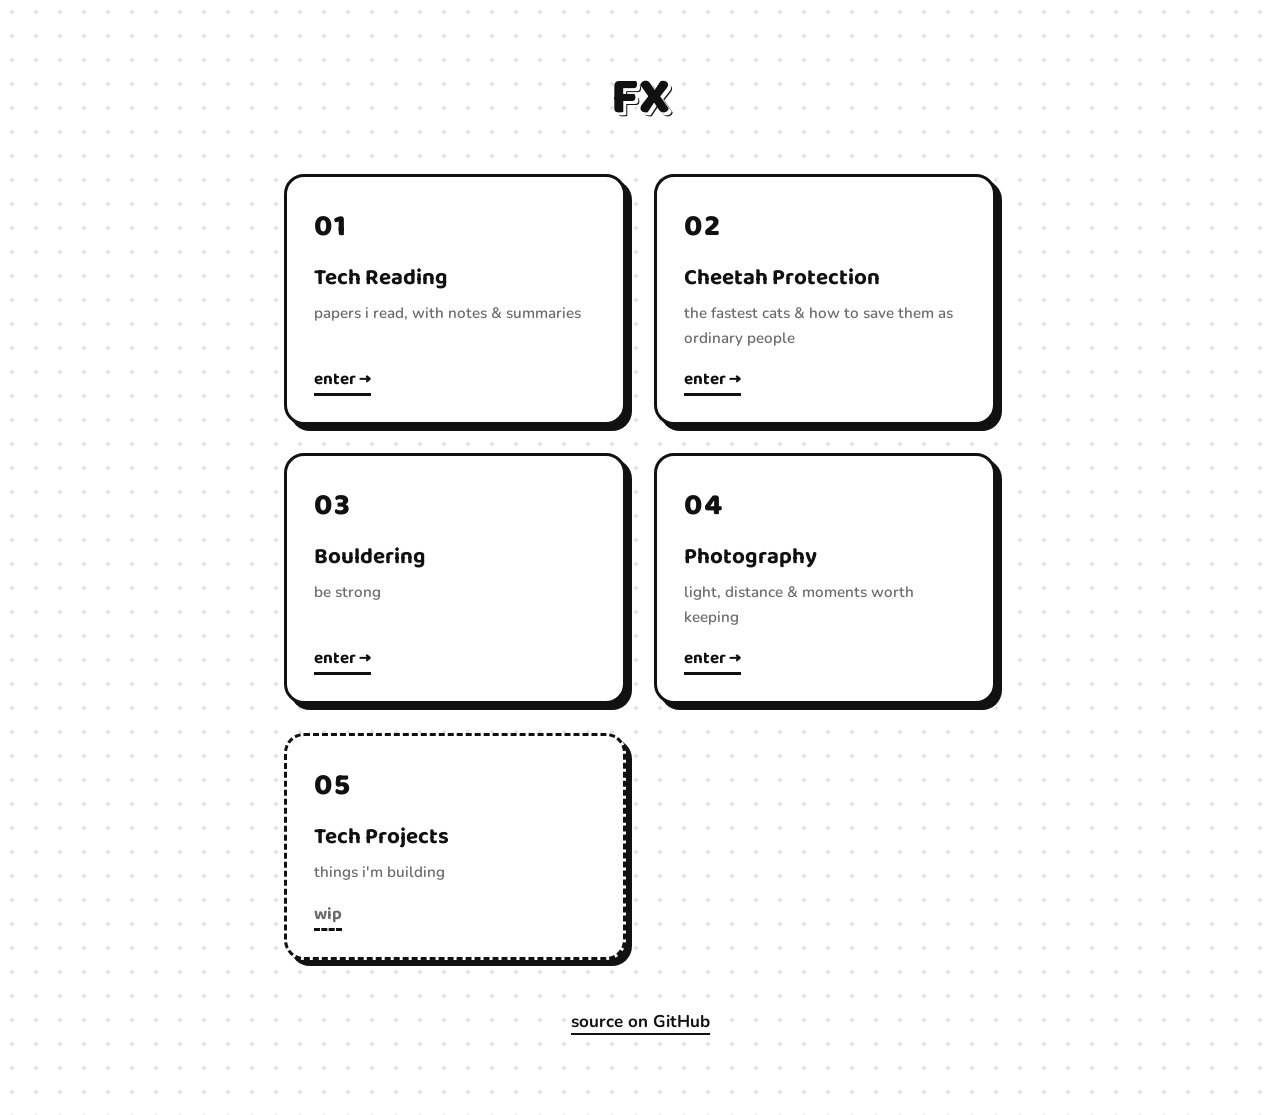
==== commit 3329c5eb: "add photography" ====
--- a/index.html
+++ b/index.html
@@ -37,8 +37,15 @@
         <span class="hub-go">enter →</span>
       </a>
 
+      <a class="hub-card" href="photography.html">
+        <div class="hub-icon">04</div>
+        <h2>Photography</h2>
+        <p>light, distance &amp; moments worth keeping</p>
+        <span class="hub-go">enter →</span>
+      </a>
+
       <div class="hub-card hub-card-wip">
-        <div class="hub-icon">04</div>
+        <div class="hub-icon">05</div>
         <h2>Tech Projects</h2>
         <p>things i'm building</p>
         <span class="hub-go">wip</span>
--- a/style.css
+++ b/style.css
@@ -215,6 +215,7 @@
 .hub-card:nth-child(2) { animation-delay: 80ms; }
 .hub-card:nth-child(3) { animation-delay: 160ms; }
 .hub-card:nth-child(4) { animation-delay: 240ms; }
+.hub-card:nth-child(5) { animation-delay: 320ms; }
 .hub-icon {
   font-family: "Baloo 2", cursive;
   font-size: 1.9rem;
@@ -563,6 +564,172 @@
   margin: 1.1rem 0 0;
 }
 .gallery-note + .section-title { margin-top: 3.2rem; }
+
+/* Photography portfolio */
+.photo-page .container { max-width: 1040px; }
+.photo-intro {
+  max-width: 38rem;
+  margin: 0 auto;
+  color: var(--soft);
+  text-align: center;
+}
+.album-index {
+  display: grid;
+  grid-template-columns: repeat(3, minmax(0, 1fr));
+  gap: 2rem 1.5rem;
+  margin-top: 3rem;
+}
+.album-card {
+  display: flex;
+  flex-direction: column;
+  min-width: 0;
+  color: var(--ink);
+  text-decoration: none;
+  animation: pop 0.4s ease both;
+}
+.album-cover {
+  display: block;
+  width: 100%;
+  aspect-ratio: 4 / 3;
+  object-fit: cover;
+  border: 3px solid var(--ink);
+  border-radius: 14px;
+  background: var(--paper);
+  box-shadow: 5px 5px 0 var(--ink);
+  transition: transform 0.15s ease, box-shadow 0.15s ease;
+}
+.album-card:hover .album-cover {
+  transform: translate(-3px, -3px);
+  box-shadow: 8px 8px 0 var(--ink);
+}
+.album-cover-placeholder {
+  display: grid;
+  place-items: center;
+  background:
+    linear-gradient(145deg, transparent 48%, var(--ink) 48% 51%, transparent 51%),
+    radial-gradient(circle at 67% 37%, var(--ink) 0 7%, transparent 7.5%),
+    var(--paper);
+}
+.album-cover-placeholder span {
+  display: grid;
+  place-items: center;
+  width: 4.5rem;
+  height: 4.5rem;
+  border: 3px solid var(--ink);
+  border-radius: 50%;
+  background: var(--paper);
+  font-family: "Baloo 2", cursive;
+  font-size: 1.7rem;
+  font-weight: 800;
+}
+.album-copy { padding: 1rem 0.2rem 0; }
+.album-kicker {
+  margin: 0 0 0.25rem;
+  color: var(--soft);
+  font-size: 0.72rem;
+  font-weight: 800;
+  letter-spacing: 0.12em;
+  text-transform: uppercase;
+}
+.album-copy h2 {
+  margin: 0;
+  font-family: "Baloo 2", cursive;
+  font-size: 1.35rem;
+  line-height: 1.2;
+}
+.album-copy > p:not(.album-kicker) {
+  margin: 0.4rem 0 0.8rem;
+  color: var(--soft);
+  font-size: 0.9rem;
+  line-height: 1.5;
+}
+.album-enter {
+  font-family: "Baloo 2", cursive;
+  font-size: 0.88rem;
+  font-weight: 700;
+  border-bottom: 2px solid var(--ink);
+}
+.album-card:hover .album-enter { background: var(--ink); color: var(--paper); }
+.album-back { margin-bottom: 1.6rem; }
+.album-head {
+  max-width: 42rem;
+  margin: 0 auto 2.8rem;
+  text-align: center;
+}
+.album-head .album-kicker { font-size: 0.82rem; }
+.album-head h1 {
+  margin: 0.2rem 0 0.7rem;
+  font-family: "Baloo 2", cursive;
+  font-size: clamp(2.2rem, 6vw, 3.2rem);
+  line-height: 1.05;
+}
+.album-dek { margin: 0; color: var(--soft); }
+.photo-roll {
+  display: grid;
+  grid-template-columns: repeat(12, 1fr);
+  gap: 1.4rem;
+  margin-top: 2.8rem;
+}
+.photo-frame {
+  grid-column: span 6;
+  margin: 0;
+  border: 3px solid var(--ink);
+  border-radius: 16px;
+  overflow: hidden;
+  background: var(--paper);
+  box-shadow: var(--shadow);
+  animation: pop 0.4s ease both;
+  transition: transform 0.15s ease, box-shadow 0.15s ease;
+}
+.photo-frame:nth-child(3n + 1) { grid-column: span 7; }
+.photo-frame:nth-child(3n + 2) { grid-column: span 5; }
+.photo-frame:hover {
+  transform: translate(-3px, -3px);
+  box-shadow: var(--shadow-hover);
+}
+.photo-frame img {
+  display: block;
+  width: 100%;
+  aspect-ratio: 4 / 3;
+  object-fit: cover;
+  border-bottom: 3px solid var(--ink);
+}
+.photo-frame figcaption { padding: 0.9rem 1rem 1rem; }
+.photo-frame h2 {
+  margin: 0;
+  font-family: "Baloo 2", cursive;
+  font-size: 1.15rem;
+  line-height: 1.25;
+}
+.photo-meta {
+  margin: 0.15rem 0 0;
+  color: var(--soft);
+  font-size: 0.82rem;
+}
+.photo-empty {
+  grid-column: 2 / -2;
+  min-height: 300px;
+  display: grid;
+  place-items: center;
+  padding: 2rem;
+  border: 3px dashed var(--ink);
+  border-radius: 20px;
+  background: var(--paper);
+  text-align: center;
+}
+.photo-empty-mark {
+  margin: 0 0 0.6rem;
+  font-family: "Baloo 2", cursive;
+  font-size: clamp(3rem, 9vw, 5.5rem);
+  font-weight: 800;
+  line-height: 1;
+}
+.photo-empty h2 {
+  margin: 0;
+  font-family: "Baloo 2", cursive;
+  font-size: 1.5rem;
+}
+.photo-empty p { margin: 0.3rem 0 0; color: var(--soft); }
 
 /* Annual goals — stats plus the principles behind them */
 .goals {
@@ -1052,5 +1219,10 @@
   .hub { grid-template-columns: 1fr; }
   .pillars { grid-template-columns: 1fr; }
   .gallery { grid-template-columns: 1fr; }
+  .album-index { grid-template-columns: 1fr; }
+  .photo-frame,
+  .photo-frame:nth-child(3n + 1),
+  .photo-frame:nth-child(3n + 2) { grid-column: 1 / -1; }
+  .photo-empty { grid-column: 1 / -1; min-height: 240px; }
   .holds-grid { grid-template-columns: repeat(2, 1fr); }
 }
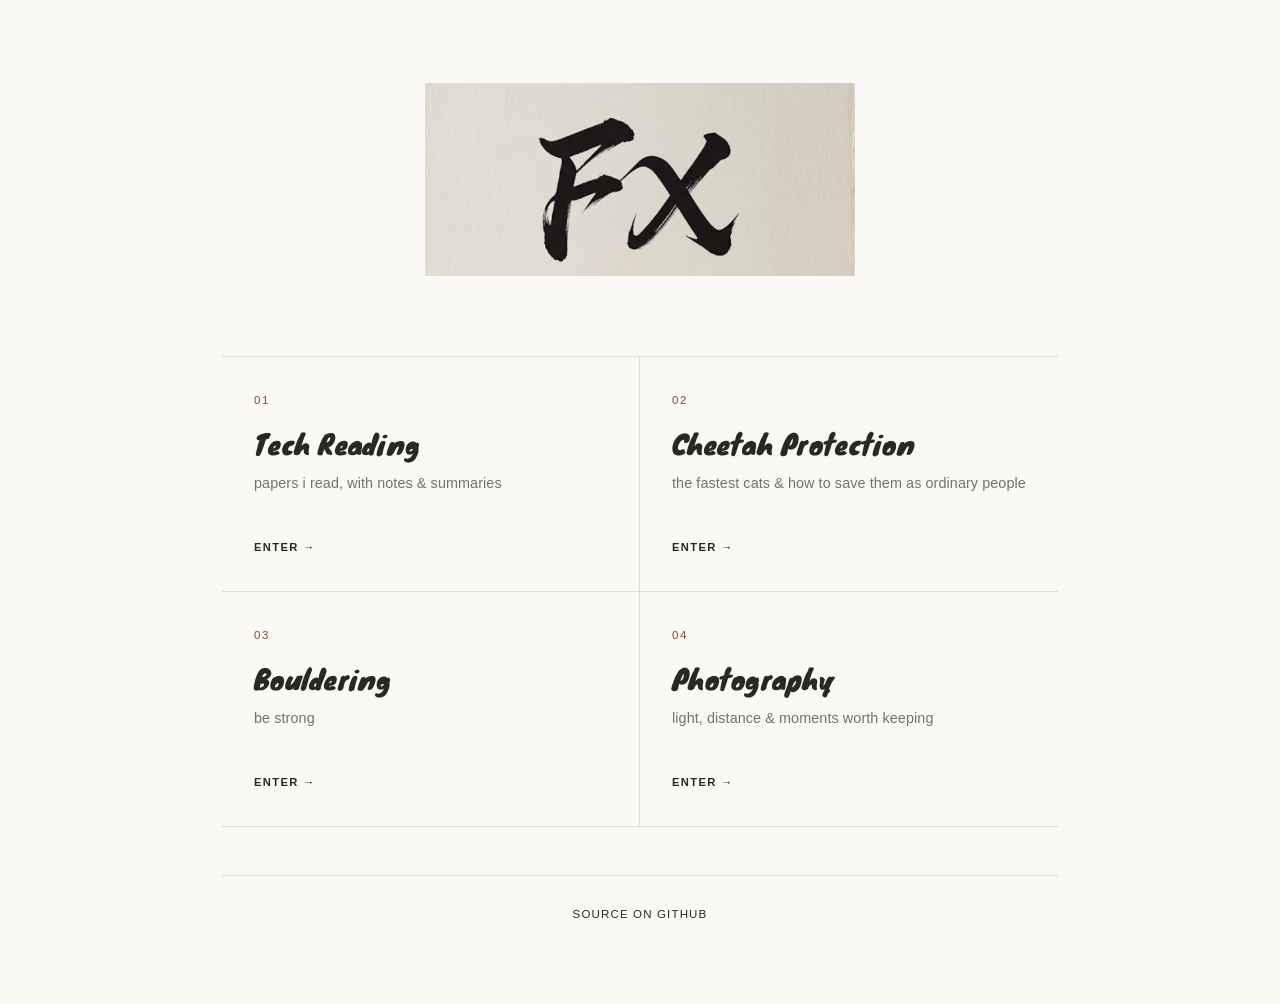
==== commit 96afd15a: "change fonts" ====
--- a/index.html
+++ b/index.html
@@ -4,6 +4,7 @@
   <meta charset="UTF-8" />
   <meta name="viewport" content="width=device-width, initial-scale=1.0" />
   <title>FX</title>
+  <link rel="icon" type="image/png" href="pic/favicon.png" />
   <link rel="preconnect" href="https://fonts.googleapis.com" />
   <link rel="preconnect" href="https://fonts.gstatic.com" crossorigin />
   <link href="https://fonts.googleapis.com/css2?family=Baloo+2:wght@600;700;800&amp;family=Nunito:ital,wght@0,600;0,700;0,800;1,600&amp;display=swap" rel="stylesheet" />
@@ -12,7 +13,9 @@
 <body>
   <div class="container">
     <header class="hero hero-home">
-      <h1 class="hero-title">FX</h1>
+      <h1 class="home-mark">
+        <img src="pic/fx-mark.png" alt="FX" />
+      </h1>
     </header>
 
     <main class="hub">
@@ -44,12 +47,6 @@
         <span class="hub-go">enter →</span>
       </a>
 
-      <div class="hub-card hub-card-wip">
-        <div class="hub-icon">05</div>
-        <h2>Tech Projects</h2>
-        <p>things i'm building</p>
-        <span class="hub-go">wip</span>
-      </div>
     </main>
 
     <footer class="site-footer">
--- a/style.css
+++ b/style.css
@@ -1,3 +1,5 @@
+@import url("https://fonts.googleapis.com/css2?family=Knewave&display=swap");
+
 :root {
   --ink: #111111;
   --paper: #ffffff;
@@ -683,6 +685,15 @@
 }
 .photo-frame:nth-child(3n + 1) { grid-column: span 7; }
 .photo-frame:nth-child(3n + 2) { grid-column: span 5; }
+.photo-roll-featured .photo-frame:first-child { grid-column: 1 / -1; }
+.photo-roll-featured .photo-frame:not(:first-child) { grid-column: span 4; }
+.photo-roll-uniform .photo-frame { grid-column: span 4; }
+.photo-roll-uniform .photo-frame img {
+  aspect-ratio: 4 / 5;
+  object-fit: contain;
+}
+.photo-roll-uniform .photo-frame-finale { grid-column: 1 / -1; }
+.photo-roll-uniform .photo-frame-finale img { aspect-ratio: auto; }
 .photo-frame:hover {
   transform: translate(-3px, -3px);
   box-shadow: var(--shadow-hover);
@@ -690,8 +701,9 @@
 .photo-frame img {
   display: block;
   width: 100%;
-  aspect-ratio: 4 / 3;
-  object-fit: cover;
+  height: auto;
+  aspect-ratio: auto;
+  object-fit: contain;
   border-bottom: 3px solid var(--ink);
 }
 .photo-frame figcaption { padding: 0.9rem 1rem 1rem; }
@@ -1223,6 +1235,370 @@
   .photo-frame,
   .photo-frame:nth-child(3n + 1),
   .photo-frame:nth-child(3n + 2) { grid-column: 1 / -1; }
+  .photo-roll-featured .photo-frame:first-child,
+  .photo-roll-featured .photo-frame:not(:first-child) { grid-column: 1 / -1; }
+  .photo-roll-uniform .photo-frame { grid-column: 1 / -1; }
   .photo-empty { grid-column: 1 / -1; min-height: 240px; }
   .holds-grid { grid-template-columns: repeat(2, 1fr); }
 }
+
+/* ═══════════════════════════════════════════════════════════════
+   Editorial theme — quiet, warm, and image-led
+   ═══════════════════════════════════════════════════════════════ */
+:root {
+  --ink: #292824;
+  --paper: #faf9f6;
+  --soft: #727270;
+  --line: #dedbd4;
+  --accent: #8b493c;
+  --dot: transparent;
+  --shadow: none;
+  --shadow-hover: none;
+}
+
+body {
+  font-family: "Helvetica Neue", Helvetica, Arial, sans-serif;
+  font-size: 16px;
+  font-weight: 400;
+  line-height: 1.7;
+  letter-spacing: 0.005em;
+  background: var(--paper);
+}
+
+.container {
+  max-width: 900px;
+  padding: 2.2rem 2rem 5rem;
+}
+
+/* Restrained magazine masthead */
+.nav {
+  align-items: center;
+  padding: 1.1rem 0;
+  margin-bottom: 4.8rem;
+  border: 0;
+  border-bottom: 1px solid var(--line);
+  border-radius: 0;
+  box-shadow: none;
+  background: transparent;
+}
+.nav-home {
+  font-family: Georgia, "Times New Roman", serif;
+  font-size: 1.35rem;
+  font-weight: 400;
+  letter-spacing: 0.16em;
+}
+.nav-links { gap: 1.5rem; }
+.nav-links a {
+  padding: 0;
+  border: 0;
+  border-bottom: 1px solid transparent;
+  border-radius: 0;
+  font-family: "Helvetica Neue", Helvetica, Arial, sans-serif;
+  font-size: 0.72rem;
+  font-weight: 500;
+  letter-spacing: 0.12em;
+  text-transform: uppercase;
+}
+.nav-links a:hover { border-color: var(--ink); }
+.nav-links a.active {
+  border-color: var(--ink);
+  background: transparent;
+  color: var(--ink);
+}
+
+/* Editorial typography */
+.hero { margin-bottom: 4.5rem; }
+.hero-home { margin-top: 3rem; margin-bottom: 5rem; }
+.hero-title,
+.post-title,
+.album-head h1 {
+  font-family: Georgia, "Times New Roman", serif;
+  font-weight: 400;
+  letter-spacing: -0.035em;
+  text-shadow: none;
+}
+.hero-title { font-size: clamp(3rem, 8vw, 5.6rem); }
+.hero-home .hero-title {
+  font-size: clamp(5rem, 16vw, 9rem);
+  letter-spacing: -0.06em;
+}
+.home-mark { margin: 0; }
+.home-mark img {
+  display: block;
+  width: min(100%, 430px);
+  height: auto;
+  margin: 0 auto;
+  mix-blend-mode: multiply;
+}
+.hero-sub {
+  font-family: Georgia, "Times New Roman", serif;
+  font-size: clamp(2rem, 5vw, 3.25rem);
+  font-weight: 400;
+  line-height: 1.18;
+}
+.photo-intro,
+.album-dek,
+.post-dek {
+  color: var(--soft);
+  font-family: Georgia, "Times New Roman", serif;
+  font-size: 1.05rem;
+  font-weight: 400;
+}
+.section-title {
+  margin-bottom: 2rem;
+  font-family: Georgia, "Times New Roman", serif;
+  font-size: 2rem;
+  font-weight: 400;
+}
+
+/* Home index */
+.hub { gap: 0; border-top: 1px solid var(--line); }
+.hub-card {
+  min-height: 235px;
+  padding: 2.1rem 2rem;
+  border: 0;
+  border-right: 1px solid var(--line);
+  border-bottom: 1px solid var(--line);
+  border-radius: 0;
+  box-shadow: none;
+  background: transparent;
+  transition: background-color 0.2s ease;
+}
+.hub-card:nth-child(even) { border-right: 0; }
+.hub-card:hover {
+  transform: none;
+  box-shadow: none;
+  background: #f1efe9;
+}
+.hub-card-wip { border-style: solid; }
+.hub-icon {
+  color: var(--accent);
+  font-family: "Helvetica Neue", Helvetica, Arial, sans-serif;
+  font-size: 0.72rem;
+  font-weight: 500;
+  letter-spacing: 0.14em;
+}
+.hub-card h2 {
+  font-family: Georgia, "Times New Roman", serif;
+  font-size: 1.7rem;
+  font-weight: 400;
+}
+.hub-card p { font-size: 0.9rem; font-weight: 400; }
+.hub-go,
+.album-enter {
+  border: 0;
+  font-family: "Helvetica Neue", Helvetica, Arial, sans-serif;
+  font-size: 0.7rem;
+  font-weight: 600;
+  letter-spacing: 0.12em;
+  text-transform: uppercase;
+}
+.hub-card:hover .hub-go,
+.album-card:hover .album-enter { background: transparent; color: var(--accent); }
+
+/* Cards and reading surfaces */
+.paper,
+.hold-card,
+.goal,
+.creed,
+.step,
+.fund,
+.notes blockquote,
+.post-body blockquote {
+  border: 1px solid var(--line);
+  border-radius: 0;
+  box-shadow: none;
+  background: rgba(255, 255, 255, 0.22);
+}
+.paper { padding: 2rem 2.2rem; }
+.paper:hover,
+.hold-card:hover,
+.goal:hover {
+  transform: none;
+  box-shadow: none;
+  border-color: #aaa49a;
+}
+.paper-head::before,
+.paper-head::after { display: none; }
+.paper-title,
+.tl-title,
+.step-title,
+.goal-title,
+.hold-name {
+  font-family: Georgia, "Times New Roman", serif;
+  font-weight: 400;
+}
+.paper-title { padding-top: 0; font-size: 1.55rem; }
+.paper-title a:hover,
+.paper-link:hover,
+.post-back:hover { background: transparent; color: var(--accent); }
+.notes,
+.post-body { font-weight: 400; }
+.notes li::marker,
+.principles li::marker { content: "–  "; color: var(--accent); }
+
+/* Small labels */
+.tag,
+.meta-date,
+.tl-month,
+.stat-pill,
+.filter-btn {
+  border: 1px solid var(--line);
+  border-radius: 0;
+  box-shadow: none;
+  background: transparent;
+  color: var(--soft);
+  font-family: "Helvetica Neue", Helvetica, Arial, sans-serif;
+  font-size: 0.68rem;
+  font-weight: 500;
+  letter-spacing: 0.1em;
+  text-transform: uppercase;
+}
+.filter-bar { gap: 0.7rem; }
+.filter-btn:hover,
+.filter-btn.active,
+.filter-btn.key.active,
+.tag-key,
+.level-hard,
+.stat-pill-key {
+  border-color: var(--ink);
+  background: var(--ink);
+  color: var(--paper);
+  transform: none;
+  box-shadow: none;
+}
+.filter-btn:active { transform: none; box-shadow: none; }
+.level-medium { background: #ddd8cf; color: var(--ink); }
+
+/* Cheetah journal */
+.hero-message {
+  padding: 1.5rem 0 1.5rem 1.5rem;
+  border-left: 1px solid var(--accent);
+  background: transparent;
+  font-family: Georgia, "Times New Roman", serif;
+  font-size: 1.15rem;
+  font-weight: 400;
+  line-height: 1.55;
+}
+.hero-resources a { color: var(--accent); }
+.banner {
+  border: 0;
+  border-radius: 0;
+  box-shadow: none;
+  filter: saturate(0.72);
+}
+.current-phase,
+.current-questions { border-left: 1px solid var(--line); }
+.timeline { border-left: 1px solid var(--line); }
+.tl-item::before {
+  width: 7px;
+  height: 7px;
+  left: -1.28rem;
+  border: 0;
+  background: var(--accent);
+}
+
+/* Photography index and stories */
+.photo-page .container { max-width: 1180px; }
+.album-index { gap: 3.5rem 2rem; }
+.album-cover {
+  border: 0;
+  border-radius: 0;
+  box-shadow: none;
+  filter: saturate(0.86) contrast(0.97);
+  transition: opacity 0.2s ease;
+}
+.album-card:hover .album-cover {
+  transform: none;
+  box-shadow: none;
+  opacity: 0.84;
+}
+.album-copy { padding-top: 1.2rem; }
+.album-copy h2 {
+  font-family: Georgia, "Times New Roman", serif;
+  font-size: 1.5rem;
+  font-weight: 400;
+}
+.album-kicker,
+.post-kicker { color: var(--accent); font-weight: 500; }
+.photo-frame {
+  border: 0;
+  border-radius: 0;
+  box-shadow: none;
+  background: transparent;
+}
+.photo-frame:hover { transform: none; box-shadow: none; }
+.photo-frame img { border: 0; }
+.photo-frame figcaption { padding-left: 0; padding-right: 0; }
+.photo-download {
+  color: var(--soft);
+  font-size: 0.68rem;
+  font-weight: 500;
+  letter-spacing: 0.1em;
+  text-decoration: none;
+  text-transform: uppercase;
+}
+.photo-download:hover { color: var(--accent); }
+.photo-empty { border: 1px solid var(--line); border-radius: 0; }
+
+/* Gallery and footer */
+.shot {
+  border: 0;
+  border-radius: 0;
+  box-shadow: none;
+  background: transparent;
+}
+.shot:hover { transform: none; box-shadow: none; }
+.shot img { border-bottom: 0; filter: saturate(0.78); }
+.shot figcaption { padding-left: 0; padding-right: 0; font-weight: 400; }
+.site-footer {
+  padding-top: 1.8rem;
+  border-top: 1px solid var(--line);
+  color: var(--soft);
+  font-size: 0.72rem;
+  font-weight: 500;
+  letter-spacing: 0.1em;
+  text-transform: uppercase;
+}
+.site-footer a { border: 0; }
+.site-footer a:hover { background: transparent; color: var(--accent); }
+
+@media (max-width: 600px) {
+  .container { padding: 1.2rem 1.25rem 3.5rem; }
+  .nav { align-items: flex-start; margin-bottom: 3.5rem; }
+  .nav-links { gap: 0.55rem 1rem; }
+  .nav-links a { font-size: 0.64rem; }
+  .hero-home { margin: 2rem 0 3.5rem; }
+  .hero { margin-bottom: 3rem; }
+  .hub-card {
+    min-height: 190px;
+    border-right: 0;
+    padding: 1.7rem 0.5rem;
+  }
+  .paper { padding: 1.5rem 1.25rem; }
+  .album-index { gap: 3rem; }
+}
+
+/* Brush lettering for display titles; body copy stays highly readable. */
+h1,
+h2,
+h3 {
+  font-family: "Knewave", "Brush Script MT", cursive !important;
+  font-weight: 400 !important;
+  letter-spacing: 0.01em;
+}
+
+/* Set the small FX site mark in the same brush typeface as the headings. */
+.nav-home {
+  width: auto;
+  height: auto;
+  overflow: visible;
+  background: none;
+  font-family: "Knewave", "Brush Script MT", cursive;
+  font-size: 1.45rem;
+  font-weight: 400;
+  letter-spacing: 0.03em;
+  line-height: 1;
+  mix-blend-mode: normal;
+  text-indent: 0;
+}
